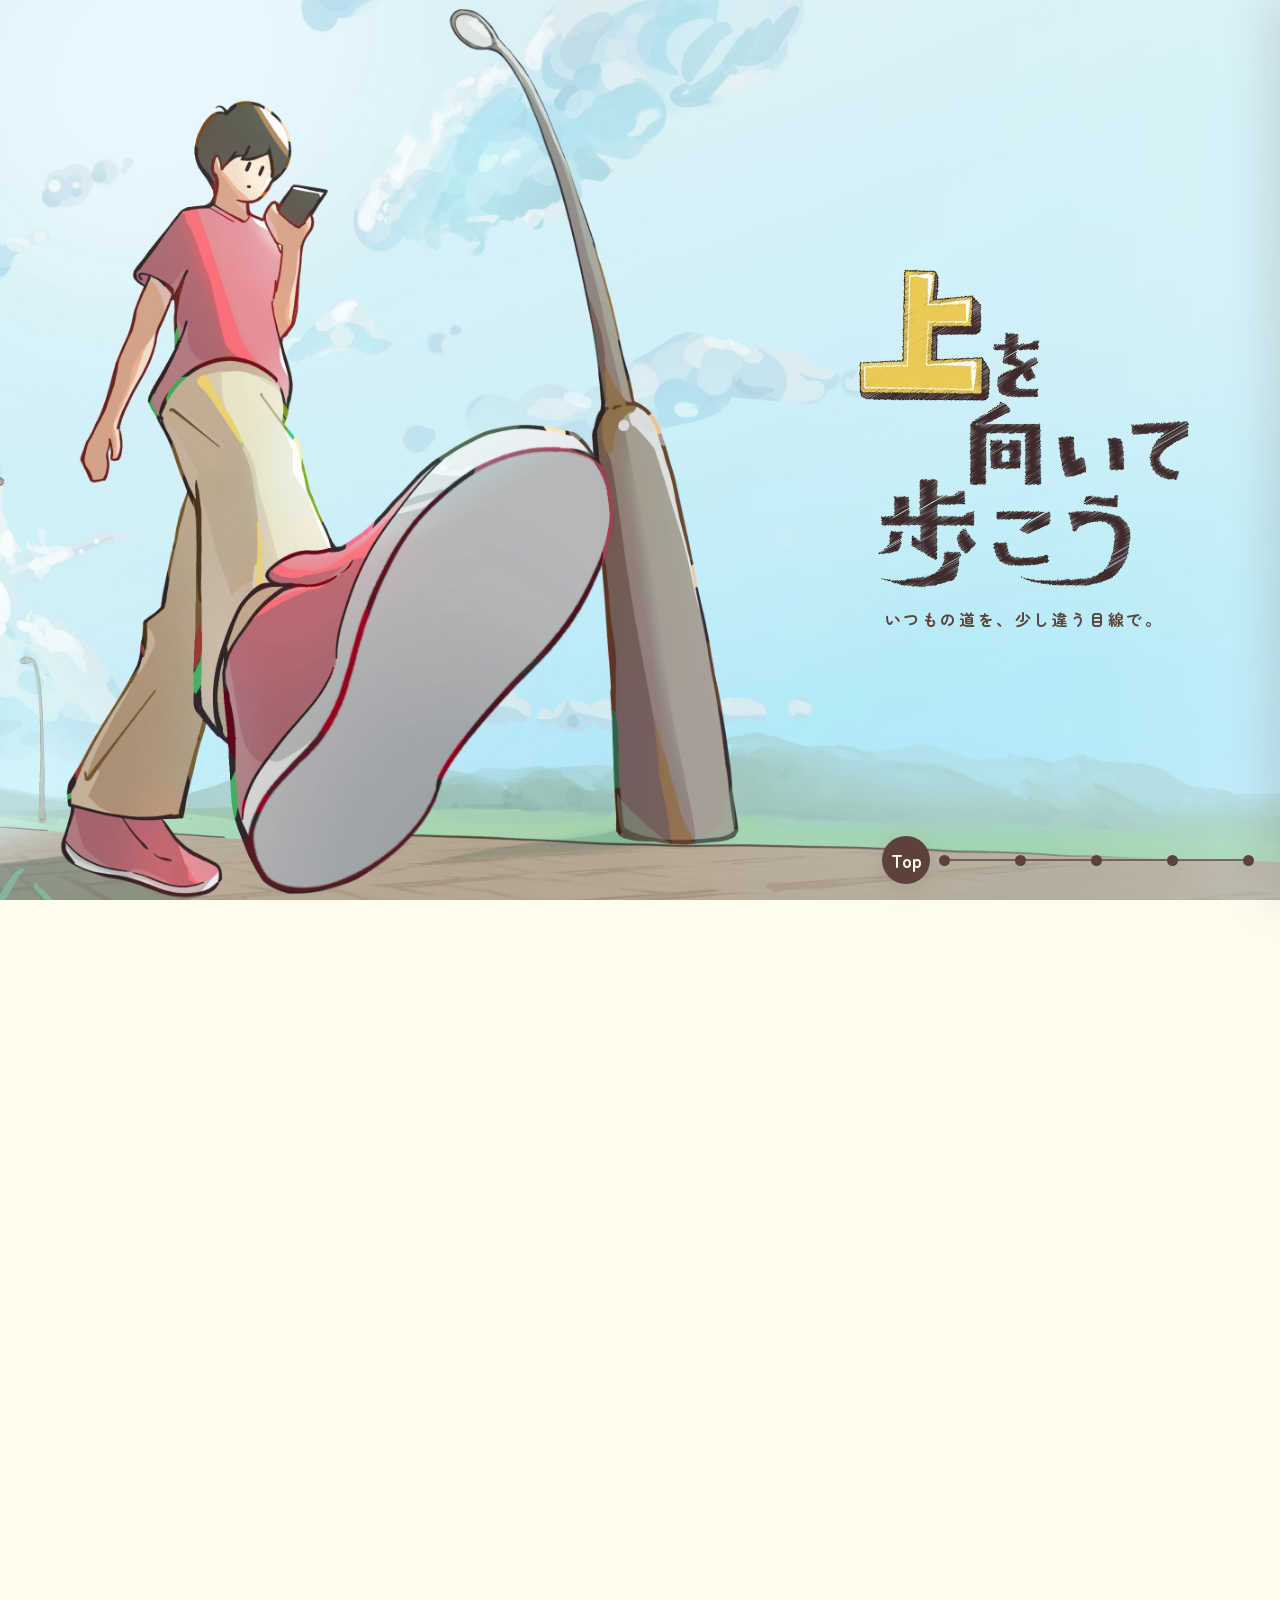
==== docs/index.html @ e9b2936c "Add files via upload" ====
<!doctype html>
<html lang="ja">
  <head>
    <meta charset="UTF-8" />
    <meta name="viewport" content="width=device-width, initial-scale=1" />
    <meta name="description" content="街灯を探しながら、少しだけ上を向いて歩く横スクロールサイト。" />
    <title>上を向いて歩こう</title>
    <link rel="icon" href="img/top/logo.webp" />
    <link rel="preconnect" href="https://fonts.googleapis.com" />
    <link rel="preconnect" href="https://fonts.gstatic.com" crossorigin />
    <link href="https://fonts.googleapis.com/css2?family=Zen+Kaku+Gothic+New:wght@500;700;900&family=Zen+Maru+Gothic:wght@500;700&display=swap" rel="stylesheet" />
    <link rel="stylesheet" href="styles.css" />
    <script src="script.js" defer></script>
  </head>
  <body id="page-top">
    <section class="opening" aria-labelledby="opening-title">
      <div class="opening__sticky">
        <img class="opening__image" src="img/top/top_01.webp" alt="街灯のそばを歩きながらスマートフォンを見る人" />
        <div class="opening__copy">
          <img id="opening-title" src="img/top/logo.webp" alt="上を向いて歩こう" />
          <p>いつもの道を、少し違う目線で。</p>
        </div>
      </div>
    </section>

    <main class="horizontal" aria-label="街灯をめぐる横スクロールコンテンツ">
      <div class="horizontal__sticky">
        <a class="walking-logo" href="#page-top" aria-label="トップ画面へ戻る">
          <img src="img/top/logo.webp" alt="上を向いて歩こう" />
        </a>

        <div class="track" id="track">
          <section class="journey">
            <div class="sky"></div><div class="ground"></div>
            <img class="cloud cloud--1" src="img/top/cloud.webp" alt="" />
            <img class="cloud cloud--2" src="img/top/cloud.webp" alt="" />
            <img class="cloud cloud--3" src="img/top/cloud.webp" alt="" />
            <img class="cloud cloud--4" src="img/top/cloud.webp" alt="" />
            <img class="cloud cloud--5" src="img/top/cloud.webp" alt="" />
            <img class="cloud cloud--6" src="img/top/cloud.webp" alt="" />
            <img class="cloud cloud--7" src="img/top/cloud.webp" alt="" />
            <img class="cloud cloud--8" src="img/top/cloud.webp" alt="" />
            <img class="cloud cloud--9" src="img/top/cloud.webp" alt="" />
            <img class="cloud cloud--10" src="img/top/cloud.webp" alt="" />
            <img class="cloud cloud--11" src="img/top/cloud.webp" alt="" />
            <img class="cloud cloud--12" src="img/top/cloud.webp" alt="" />
            <img class="cloud cloud--13" src="img/top/cloud.webp" alt="" />

            <section class="scene scene--intro">
              <p>普段、スマホばかり見ながら歩いていませんか？<br />少しだけ視線を上げてみると、いつもの道にも意外な発見があります。</p>
              <p>そのひとつが「街灯」。<br />丸いものや細長いもの、レトロなものなど、一つひとつ違った表情をしています。</p>
              <p>今日は少しだけ、上を向いて歩いてみませんか？</p>
            </section>

            <div class="streetlight-stage streetlight-stage--1" aria-hidden="true">
              <img class="stage-building stage-building--main" src="img/walking/streetlight_01/building.webp" alt="" />
              <img class="stage-shop stage-shop--1" src="img/walking/streetlight_01/shop_01.webp" alt="" />
              <img class="stage-shop stage-shop--2" src="img/walking/streetlight_01/shop_02.webp" alt="" />
              <img class="stage-sign stage-sign--1" src="img/walking/streetlight_01/sign_01.webp" alt="" />
              <img class="stage-sign stage-sign--2" src="img/walking/streetlight_01/sign_02.webp" alt="" />
              <img class="stage-sign stage-sign--3" src="img/walking/streetlight_01/sign_01.webp" alt="" />
              <img class="stage-sign stage-sign--4" src="img/walking/streetlight_01/sign_02.webp" alt="" />
              <img class="stage-cone stage-cone--1" src="img/walking/streetlight_01/colorcone_01.webp" alt="" />
              <img class="stage-cone stage-cone--2" src="img/walking/streetlight_01/colorcone_01.webp" alt="" />
            </div>

            <div class="streetlight-stage streetlight-stage--2" aria-hidden="true">
              <img class="stage-02-layer stage-02-building" src="img/walking/streetlight_02/building.webp" alt="" />
              <img class="stage-02-layer stage-02-redgate" src="img/walking/streetlight_02/redgate.webp" alt="" />
              <img class="stage-02-layer stage-02-tree-01" src="img/walking/streetlight_02/tree_01.webp" alt="" />
              <img class="stage-02-layer stage-02-tree-02" src="img/walking/streetlight_02/tree_02.webp" alt="" />
              <img class="stage-02-layer stage-02-pole" src="img/walking/streetlight_02/pole_01.webp" alt="" />
              <img class="stage-02-layer stage-02-clock" src="img/walking/streetlight_02/clock.webp" alt="" />
              <img class="stage-02-layer stage-02-cone" src="img/walking/streetlight_02/cone_01.webp" alt="" />
            </div>

            <div class="streetlight-stage streetlight-stage--3" aria-hidden="true">
              <img class="stage-03-layer stage-03-guardrail" src="img/walking/streetlight_03/guardrail.webp" alt="" />
              <img class="stage-03-layer stage-03-tree-01" src="img/walking/streetlight_03/tree_01.webp" alt="" />
              <img class="stage-03-layer stage-03-tree-02" src="img/walking/streetlight_03/tree_02.webp" alt="" />
              <img class="stage-03-layer stage-03-call" src="img/walking/streetlight_03/call.webp" alt="" />
            </div>

            <div class="streetlight-stage streetlight-stage--4" aria-hidden="true">
              <img class="stage-04-layer stage-04-torii" src="img/walking/streetlight_04/torii.webp" alt="" />
              <img class="stage-04-layer stage-04-tree" src="img/walking/streetlight_04/tree.webp" alt="" />
              <img class="stage-04-layer stage-04-bicycle-01" src="img/walking/streetlight_04/bicycle_01.webp" alt="" />
              <img class="stage-04-layer stage-04-bicycle-02" src="img/walking/streetlight_04/bicycle_02.webp" alt="" />
            </div>

            <div class="streetlight-stage streetlight-stage--5" aria-hidden="true">
              <img class="stage-05-layer stage-05-building-01" src="img/walking/streetlight_05/building_01.webp" alt="" />
              <img class="stage-05-layer stage-05-building-02" src="img/walking/streetlight_05/building_02.webp" alt="" />
              <img class="stage-05-layer stage-05-building-03" src="img/walking/streetlight_05/building_03.webp" alt="" />
              <img class="stage-05-layer stage-05-signboard" src="img/walking/streetlight_05/signboard.webp" alt="" />
              <img class="stage-05-layer stage-05-bicycle-01" src="img/walking/streetlight_05/bicycle_01.webp" alt="" />
              <img class="stage-05-layer stage-05-bicycle-02" src="img/walking/streetlight_05/bicycle_02.webp" alt="" />
            </div>

            <section class="scene scene--finish">
              <p>ここまでご覧いただき、ありがとうございました。<br />街灯には、それぞれ違った形や雰囲気があり、街の景色をさりげなく彩っています。</p>
              <p>このサイトをきっかけに、歩くときに少しだけ上を向く習慣が生まれたら嬉しいです。</p>
            </section>
          </section>
        </div>

        <a class="lamp lamp--1" href="detail/streetlight_01/streetlight_01.html" aria-label="街灯1の詳細を見る">
          <img class="lamp__image lamp__image--off" src="img/walking/streetlight_01/streetlight_01.webp" alt="" />
          <img class="lamp__image lamp__image--on" src="img/walking/streetlight_01/streetlight_glow_01.webp" alt="" />
        </a>

        <div class="lamp lamp--2" data-focus-x="0.29" data-alpha-hit data-hit-padding="30" aria-hidden="true">
          <img class="lamp__image lamp__image--off" src="img/walking/streetlight_02/streetlight_02.webp" alt="" />
          <img class="lamp__image lamp__image--on" src="img/walking/streetlight_02/streetlight_glow_02.webp" alt="" />
        </div>

        <div class="lamp lamp--3" data-focus-x="0.33" data-alpha-hit data-hit-padding="30" aria-hidden="true">
          <img class="lamp__image lamp__image--off" src="img/walking/streetlight_03/streetlight_03.webp" alt="" />
          <img class="lamp__image lamp__image--on" src="img/walking/streetlight_03/streetlight_glow_03.webp" alt="" />
        </div>

        <div class="lamp lamp--4" data-focus-x="0.56" data-alpha-hit data-hit-padding="30" aria-hidden="true">
          <img class="lamp__image lamp__image--off" src="img/walking/streetlight_04/streetlight_04.webp" alt="" />
          <img class="lamp__image lamp__image--on" src="img/walking/streetlight_04/streetlight_glow_04.webp" alt="" />
        </div>

        <div class="lamp lamp--5" data-focus-x="0.56" data-alpha-hit data-hit-padding="30" aria-hidden="true">
          <img class="lamp__image lamp__image--off" src="img/walking/streetlight_05/streetlight_05.webp" alt="" />
          <img class="lamp__image lamp__image--on" src="img/walking/streetlight_05/streetlight_glow_05.webp" alt="" />
        </div>

        <div class="walker" id="walker" aria-hidden="true">
          <img class="walker__pose walker__pose--phone walker__pose--1" src="img/walking/walking_phone_01.webp" alt="" />
          <img class="walker__pose walker__pose--phone walker__pose--2" src="img/walking/walking_phone_02.webp" alt="" />
          <img class="walker__pose walker__pose--front walker__pose--1" src="img/walking/walking_front_01.webp" alt="" />
          <img class="walker__pose walker__pose--front walker__pose--2" src="img/walking/walking_front_02.webp" alt="" />
          <img class="walker__pose walker__pose--up walker__pose--1" src="img/walking/walking_up_01.webp" alt="" />
          <img class="walker__pose walker__pose--up walker__pose--2" src="img/walking/walking_up_02.webp" alt="" />
        </div>
      </div>
    </main>

    <nav class="corner-nav" aria-label="ページ内ナビゲーション">
      <button class="corner-nav__top" type="button" id="topButton">Top</button>
      <span class="corner-nav__line">
        <button class="corner-nav__dot" type="button" data-lamp-index="1" aria-label="街灯1へ移動"></button>
        <button class="corner-nav__dot" type="button" data-lamp-index="2" aria-label="街灯2へ移動"></button>
        <button class="corner-nav__dot" type="button" data-lamp-index="3" aria-label="街灯3へ移動"></button>
        <button class="corner-nav__dot" type="button" data-lamp-index="4" aria-label="街灯4へ移動"></button>
        <button class="corner-nav__dot" type="button" data-lamp-index="5" aria-label="街灯5へ移動"></button>
      </span>
    </nav>
  </body>
</html>
---- docs/styles.css ----
:root {
  --sky: #88e4df;
  --ground: #fffcee;
  --ink: #5d423c;
  --panel-x: 100vw;
  --track-x: 0px;
  --walker-bob: 0px;
}

* {
  box-sizing: border-box;
}

html {
  background: var(--ground);
  scroll-behavior: smooth;
}

body {
  margin: 0;
  color: var(--ink);
  font-family: "Zen Kaku Gothic New", sans-serif;
  overscroll-behavior: none;
}

img {
  display: block;
}

/* ------------------------------
   トップ画面
------------------------------ */

.opening {
  position: fixed;
  z-index: 1;
  inset: 0;
  height: 100vh;
}

.opening__sticky {
  position: relative;
  height: 100vh;
  min-height: 560px;
  overflow: hidden;
  background: #dff4f8;
}

.opening__image {
  width: 100%;
  height: 100%;
  object-fit: cover;
  object-position: center;
}

.opening__sticky::after {
  position: absolute;
  inset: 0;
  background: linear-gradient(
    90deg,
    transparent 48%,
    rgba(222, 246, 249, 0.12) 65%,
    rgba(222, 246, 249, 0.3)
  );
  content: "";
  pointer-events: none;
}

.opening__copy {
  position: absolute;
  z-index: 2;
  top: 50%;
  right: clamp(34px, 7vw, 120px);
  width: min(26vw, 390px);
  text-align: center;
  transform: translateY(-50%);
}

.opening__copy p {
  margin: 1.2em 0 0;
  font-family: "Zen Maru Gothic", sans-serif;
  font-size: clamp(14px, 1.25vw, 19px);
  font-weight: 700;
  letter-spacing: 0.16em;
}

.opening__copy img {
  width: 100%;
  mix-blend-mode: multiply;
}

/* ------------------------------
   右から現れる横スクロール画面
------------------------------ */

.horizontal {
  position: relative;
  z-index: 10;
  height: 900vh;
}

.horizontal__sticky {
  position: sticky;
  top: 0;
  height: 100vh;
  min-height: 560px;
  overflow: hidden;
  background: var(--sky);
  box-shadow: -14px 0 40px rgba(93, 66, 60, 0.14);
  transform: translate3d(var(--panel-x), 0, 0);
  will-change: transform;
}

.walking-logo {
  position: absolute;
  z-index: 60;
  top: 24px;
  left: 28px;
  width: clamp(120px, 12vw, 190px);
  border-radius: 4px;
  transition: opacity 180ms ease;
}

.walking-logo:hover {
  opacity: 0.72;
}

.walking-logo:focus-visible {
  outline: 3px solid var(--ground);
  outline-offset: 5px;
}

.walking-logo img {
  width: 100%;
  height: auto;
}

.track {
  position: absolute;
  inset: 0 auto 0 0;
  width: max-content;
  transform: translate3d(var(--track-x), 0, 0);
  will-change: transform;
}

.journey {
  position: relative;
  width: 1510vh;
  min-width: 12200px;
  height: 100vh;
  min-height: 560px;
  overflow: hidden;
}

.sky,
.ground {
  position: absolute;
  inset-inline: 0;
}

.sky {
  top: 0;
  height: 80%;
  background: var(--sky);
}

.ground {
  bottom: 0;
  height: 20%;
  background: var(--ground);
}

/* ------------------------------
   雲
------------------------------ */

.cloud {
  position: absolute;
  z-index: 1;
  width: 18vh;
  height: auto;
  object-fit: contain;
}

.cloud--1 {
  top: 17vh;
  left: 15vh;
}

.cloud--2 {
  top: 9vh;
  left: 122vh;
  transform: scale(0.72);
}

.cloud--3 {
  top: 18vh;
  left: 258vh;
  transform: scale(0.66);
}

.cloud--4 {
  top: 11vh;
  left: 394vh;
  transform: scale(0.76);
}

.cloud--5 {
  top: 15vh;
  left: 462vh;
  transform: scale(0.64);
}

.cloud--6 {
  top: 10vh;
  left: 525vh;
  transform: scale(0.82);
}

.cloud--7 {
  top: 17vh;
  left: 650vh;
  transform: scale(0.7);
}

.cloud--8 {
  top: 9vh;
  left: 770vh;
  transform: scale(0.84);
}

.cloud--9 {
  top: 16vh;
  left: 900vh;
  transform: scale(0.68);
}

.cloud--10 {
  top: 10vh;
  left: 1050vh;
  transform: scale(0.8);
}

.cloud--11 {
  top: 17vh;
  left: 1165vh;
  transform: scale(0.68);
}

.cloud--12 {
  top: 9vh;
  left: 1280vh;
  transform: scale(0.82);
}

.cloud--13 {
  top: 16vh;
  left: 1390vh;
  transform: scale(0.72);
}

/* ------------------------------
   テキスト
------------------------------ */

.scene {
  position: absolute;
  z-index: 30;
}

.scene--intro {
  top: 30vh;
  left: 64vw;
  width: min(34vw, 66vh);
  font-size: clamp(13px, 1.58vh, 17px);
  font-weight: 900;
  line-height: 2;
}

.scene--intro p + p,
.scene--finish p + p {
  margin-top: 1.35em;
}

.scene--finish {
  top: 31vh;
  left: 1430vh;
  width: 53vh;
  font-size: clamp(13px, 1.9vh, 20px);
  font-weight: 900;
  line-height: 2;
}

/* ------------------------------
   1個目の街灯まわり
------------------------------ */

.streetlight-stage {
  position: absolute;
  z-index: 12;
  bottom: 18vh;
  left: 287vh;
  width: 118vh;
  height: 66vh;
  pointer-events: none;
}

.streetlight-stage img {
  position: absolute;
  bottom: 0;
  width: auto;
  object-fit: contain;
}

.stage-building {
  z-index: 1;
  bottom: 2vh !important;
  width: 160vh !important;
  height: auto;
}

.stage-building--main {
  left: calc(10vh - 42px);
}

.stage-shop {
  z-index: 2;
  height: 53vh;
}

.stage-shop--1 {
  left: 27vh;
}

.stage-shop--2 {
  left: 55vh;
  height: 55vh;
}

.stage-sign {
  z-index: 3;
  height: 37vh;
}

.stage-sign--1 {
  left: calc(10vh - 24px);
}

.stage-sign--2 {
  left: calc(20vh - 24px);
  height: 41vh;
}

.stage-sign--3 {
  right: 13vh;
}

.stage-sign--4 {
  right: 2vh;
  height: 40vh;
}

.stage-cone {
  z-index: 4;
  height: 8vh;
}

.stage-cone--1 {
  left: 23vh;
}

.stage-cone--2 {
  right: 22vh;
}

/* ------------------------------
   2個目の街灯まわり
------------------------------ */

.streetlight-stage--2 {
  bottom: 45px;
  left: calc(410vh + 240px);
  width: 200vh;
  height: 100vh;
}

.streetlight-stage--2 .stage-02-layer {
  inset: 0;
  width: 100%;
  height: 100%;
  object-fit: contain;
}

.stage-02-building {
  z-index: 1;
}

.stage-02-redgate {
  z-index: 2;
}

.stage-02-tree-01,
.stage-02-tree-02 {
  z-index: 3;
}

.stage-02-pole {
  z-index: 4;
}

.stage-02-clock {
  z-index: 5;
}

.stage-02-cone {
  z-index: 6;
}

/* ------------------------------
   3個目の街灯まわり
------------------------------ */

.streetlight-stage--3 {
  bottom: 45px;
  left: calc(610vh + 480px);
  width: 200vh;
  height: 100vh;
}

.streetlight-stage--3 .stage-03-layer {
  inset: 0;
  width: 100%;
  height: 100%;
  object-fit: contain;
}

.stage-03-guardrail {
  z-index: 1;
}

.stage-03-tree-01,
.stage-03-tree-02 {
  z-index: 2;
}

.stage-03-call {
  z-index: 3;
}

/* ------------------------------
   4・5個目の街灯まわり
------------------------------ */

.streetlight-stage--4,
.streetlight-stage--5 {
  bottom: 45px;
  width: 200vh;
  height: 100vh;
}

.streetlight-stage--4 {
  left: calc(810vh + 720px);
}

.streetlight-stage--5 {
  left: calc(1010vh + 960px);
}

.streetlight-stage--4 .stage-04-layer,
.streetlight-stage--5 .stage-05-layer {
  inset: 0;
  width: 100%;
  height: 100%;
  object-fit: contain;
}

.stage-04-torii,
.stage-05-building-01 {
  z-index: 1;
}

.stage-04-tree,
.stage-05-building-02 {
  z-index: 2;
}

.stage-04-bicycle-01,
.stage-05-building-03 {
  z-index: 3;
}

.stage-04-bicycle-02,
.stage-05-signboard {
  z-index: 4;
}

.stage-05-bicycle-01 {
  z-index: 5;
}

.stage-05-bicycle-02 {
  z-index: 6;
}

/* ------------------------------
   街灯
------------------------------ */

.lamp {
  position: absolute;
  z-index: 20;
  bottom: 18vh;
  height: 62vh;
  aspect-ratio: 528 / 1390;
  cursor: pointer;
  text-decoration: none;
}

.lamp img {
  position: absolute;
  z-index: 1;
  inset: 0;
  display: block;
  width: 100%;
  height: 100%;
  object-fit: contain;
  object-position: center bottom;
  transition: opacity 0.3s ease;
}

.lamp__image--on {
  z-index: 2 !important;
  opacity: 0;
  transform: translateX(15px);
}

.lamp:focus-visible {
  outline: none;
}

.lamp:hover .lamp__image--off,
.lamp:focus-visible .lamp__image--off,
.lamp.is-alpha-hovered .lamp__image--off {
  opacity: 0;
}

.lamp:hover .lamp__image--on,
.lamp:focus-visible .lamp__image--on,
.lamp.is-alpha-hovered .lamp__image--on {
  opacity: 1;
}

.lamp--1 {
  z-index: 45;
  bottom: calc(18vh - 92px);
  left: calc(337vh - 35px);
  height: 88vh;
  transform: translate3d(var(--track-x), 0, 0);
  will-change: transform;
}

.lamp--2 {
  z-index: 45;
  bottom: -30px;
  left: calc(410vh + 240px);
  width: 200vh;
  height: 100vh;
  aspect-ratio: 2 / 1;
  pointer-events: none;
  cursor: default;
  transform: translate3d(var(--track-x), 0, 0);
  will-change: transform;
}

.lamp--2 .lamp__image--on {
  transform: none;
}

.lamp--3 {
  z-index: 45;
  bottom: -30px;
  left: calc(610vh + 420px);
  width: 200vh;
  height: 100vh;
  aspect-ratio: 2 / 1;
  pointer-events: none;
  cursor: default;
  transform: translate3d(var(--track-x), 0, 0);
  will-change: transform;
}

.lamp--3 .lamp__image {
  transform: scale(1.15);
  transform-origin: 33% bottom;
}

.lamp--4,
.lamp--5 {
  z-index: 45;
  bottom: -30px;
  width: 200vh;
  height: 100vh;
  aspect-ratio: 2 / 1;
  pointer-events: none;
  cursor: default;
  transform: translate3d(var(--track-x), 0, 0);
  will-change: transform;
}

.lamp--4 {
  left: calc(810vh + 720px);
}

.lamp--5 {
  left: calc(1010vh + 960px);
}

.lamp--4 .lamp__image--on,
.lamp--5 .lamp__image--on {
  transform: none;
}

/* ------------------------------
   歩く人物
------------------------------ */

.walker {
  position: absolute;
  z-index: 40;
  pointer-events: none;
  left: clamp(70px, 19vw, 300px);
  bottom: 13vh;
  width: clamp(165px, 26vh, 270px);
  height: 41vh;
  filter: drop-shadow(0 10px 8px rgba(93, 66, 60, 0.12));
  pointer-events: none;
  transform: translateY(var(--walker-bob));
}

.walker__pose {
  position: absolute;
  inset: 0;
  display: none;
  width: 100%;
  height: 100%;
  object-fit: contain;
  object-position: center bottom;
  transform: translateY(4%);
}

.walker.is-walking-backward .walker__pose {
  transform: translateY(4%) scaleX(-1);
}

.walker:not(.has-passed-intro):not(.is-looking-up)
  .walker__pose--phone.walker__pose--1 {
  display: block;
}

.walker:not(.has-passed-intro):not(.is-looking-up).is-step-two
  .walker__pose--phone.walker__pose--1 {
  display: none;
}

.walker:not(.has-passed-intro):not(.is-looking-up).is-step-two
  .walker__pose--phone.walker__pose--2 {
  display: block;
}

.walker.has-passed-intro:not(.is-looking-up)
  .walker__pose--front.walker__pose--1 {
  display: block;
}

.walker.has-passed-intro:not(.is-looking-up).is-step-two
  .walker__pose--front.walker__pose--1 {
  display: none;
}

.walker.has-passed-intro:not(.is-looking-up).is-step-two
  .walker__pose--front.walker__pose--2 {
  display: block;
}

.walker.is-looking-up .walker__pose--up.walker__pose--1 {
  display: block;
}

.walker.is-looking-up.is-step-two .walker__pose--up.walker__pose--1 {
  display: none;
}

.walker.is-looking-up.is-step-two .walker__pose--up.walker__pose--2 {
  display: block;
}

/* ------------------------------
   右下のナビゲーション
------------------------------ */

.corner-nav {
  position: fixed;
  z-index: 4000;
  right: 18px;
  bottom: 16px;
  display: flex;
  align-items: center;
  width: min(36vw, 380px);
  filter: drop-shadow(0 5px 9px rgba(93, 66, 60, 0.14));
}

.corner-nav__top {
  flex: 0 0 48px;
  width: 48px;
  height: 48px;
  border: 0;
  border-radius: 50%;
  color: var(--ground);
  background: var(--ink);
  font-family: "Zen Maru Gothic", sans-serif;
  font-size: 18px;
  font-weight: 700;
  cursor: pointer;
}

.corner-nav__line {
  position: relative;
  display: flex;
  flex: 1;
  height: 32px;
  align-items: center;
  justify-content: space-between;
}

.corner-nav__line::before {
  position: absolute;
  z-index: -1;
  top: 50%;
  right: 14px;
  left: 14px;
  height: 2px;
  background: rgba(93, 66, 60, 0.72);
  content: "";
  transform: translateY(-50%);
}

.corner-nav__dot {
  display: grid;
  flex: 0 0 28px;
  width: 28px;
  height: 28px;
  padding: 0;
  place-content: center;
  border: 0;
  border-radius: 50%;
  background: transparent;
  cursor: pointer;
}

.corner-nav__dot::before {
  display: block;
  width: 11px;
  height: 11px;
  border-radius: 50%;
  background: var(--ink);
  content: "";
  transition: transform 160ms ease;
}

.corner-nav__dot:hover::before,
.corner-nav__dot:focus-visible::before {
  transform: scale(1.55);
}

.corner-nav__dot:focus-visible,
.corner-nav__top:focus-visible {
  outline: 3px solid var(--ground);
  outline-offset: 2px;
}

/* ------------------------------
   スマートフォン表示
------------------------------ */

@media (max-width: 720px) {
  .opening__image {
    object-position: 46% center;
  }

  .opening__sticky::after {
    background: linear-gradient(
      0deg,
      rgba(222, 246, 249, 0.5),
      transparent 55%
    );
  }

  .opening__copy {
    top: auto;
    right: 7vw;
    bottom: 10vh;
    width: 49vw;
    transform: none;
  }

  .opening__copy p {
    font-size: 12px;
    letter-spacing: 0.1em;
  }

  .walker {
    left: 3vw;
    bottom: 16vh;
    width: 18vh;
    height: 31vh;
  }

  .walking-logo {
    top: 16px;
    left: 16px;
    width: 108px;
  }

  .corner-nav {
    right: 10px;
    bottom: 10px;
    width: min(78vw, 350px);
  }

  .corner-nav__top {
    flex-basis: 42px;
    width: 42px;
    height: 42px;
    font-size: 16px;
  }

  .corner-nav__dot {
    flex-basis: 24px;
    width: 24px;
    height: 24px;
  }
}

/* OSで動きを減らす設定が有効な場合 */
@media (prefers-reduced-motion: reduce) {
  html {
    scroll-behavior: auto;
  }
}
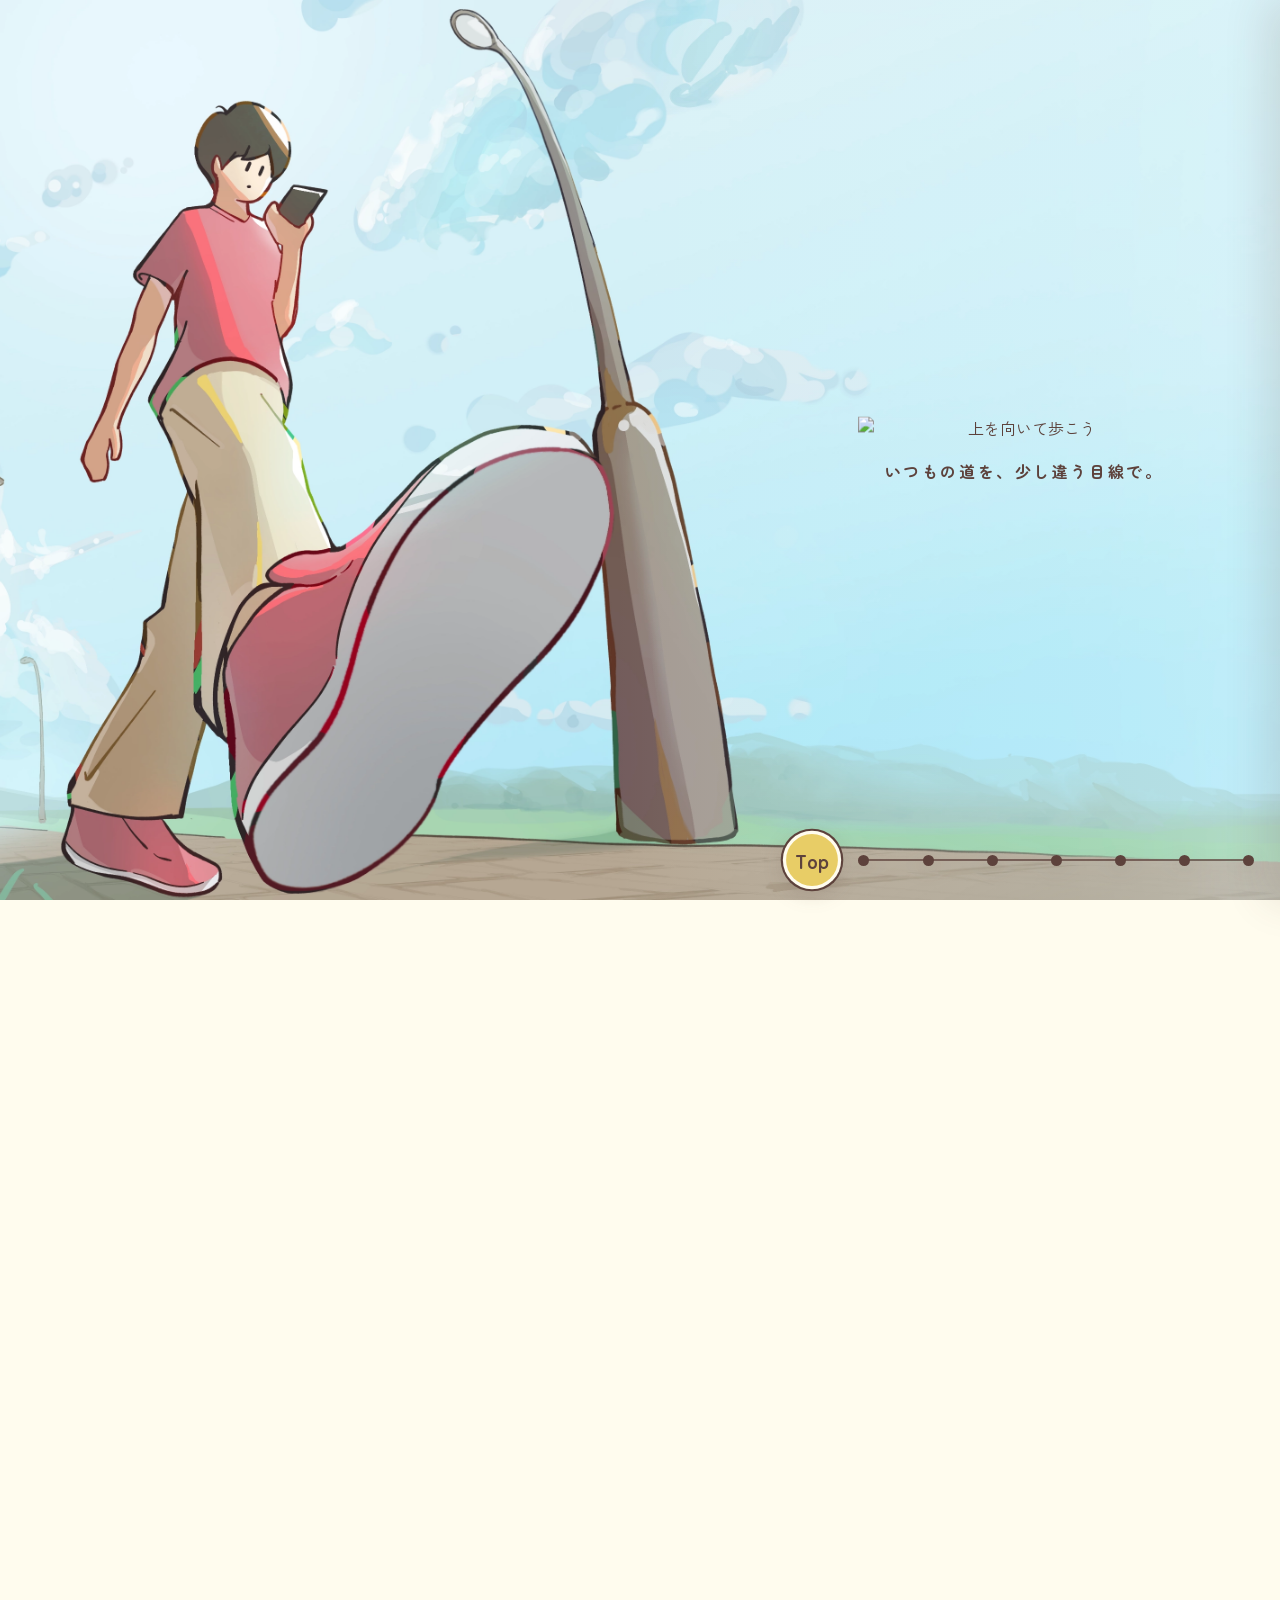
==== commit ed2f964f: "Add files via upload" ====
--- a/docs/index.html
+++ b/docs/index.html
@@ -5,7 +5,7 @@
     <meta name="viewport" content="width=device-width, initial-scale=1" />
     <meta name="description" content="街灯を探しながら、少しだけ上を向いて歩く横スクロールサイト。" />
     <title>上を向いて歩こう</title>
-    <link rel="icon" href="img/top/logo.webp" />
+    <link rel="icon" href="img/logo/icon-top.webp" />
     <link rel="preconnect" href="https://fonts.googleapis.com" />
     <link rel="preconnect" href="https://fonts.gstatic.com" crossorigin />
     <link href="https://fonts.googleapis.com/css2?family=Zen+Kaku+Gothic+New:wght@500;700;900&family=Zen+Maru+Gothic:wght@500;700&display=swap" rel="stylesheet" />
@@ -17,7 +17,7 @@
       <div class="opening__sticky">
         <img class="opening__image" src="img/top/top_01.webp" alt="街灯のそばを歩きながらスマートフォンを見る人" />
         <div class="opening__copy">
-          <img id="opening-title" src="img/top/logo.webp" alt="上を向いて歩こう" />
+          <img id="opening-title" src="img/logo/icon-top.webp" alt="上を向いて歩こう" />
           <p>いつもの道を、少し違う目線で。</p>
         </div>
       </div>
@@ -26,128 +26,171 @@
     <main class="horizontal" aria-label="街灯をめぐる横スクロールコンテンツ">
       <div class="horizontal__sticky">
         <a class="walking-logo" href="#page-top" aria-label="トップ画面へ戻る">
-          <img src="img/top/logo.webp" alt="上を向いて歩こう" />
+          <img src="img/logo/icon-top.webp" alt="上を向いて歩こう" />
         </a>
 
         <div class="track" id="track">
           <section class="journey">
             <div class="sky"></div><div class="ground"></div>
-            <img class="cloud cloud--1" src="img/top/cloud.webp" alt="" />
-            <img class="cloud cloud--2" src="img/top/cloud.webp" alt="" />
-            <img class="cloud cloud--3" src="img/top/cloud.webp" alt="" />
-            <img class="cloud cloud--4" src="img/top/cloud.webp" alt="" />
-            <img class="cloud cloud--5" src="img/top/cloud.webp" alt="" />
-            <img class="cloud cloud--6" src="img/top/cloud.webp" alt="" />
-            <img class="cloud cloud--7" src="img/top/cloud.webp" alt="" />
-            <img class="cloud cloud--8" src="img/top/cloud.webp" alt="" />
-            <img class="cloud cloud--9" src="img/top/cloud.webp" alt="" />
-            <img class="cloud cloud--10" src="img/top/cloud.webp" alt="" />
-            <img class="cloud cloud--11" src="img/top/cloud.webp" alt="" />
-            <img class="cloud cloud--12" src="img/top/cloud.webp" alt="" />
-            <img class="cloud cloud--13" src="img/top/cloud.webp" alt="" />
+            <div class="building-repeat" aria-hidden="true"></div>
+            <img class="cloud cloud--1" src="img/top/cloud_01.webp" alt="" />
+            <img class="cloud cloud--2" src="img/top/cloud_02.webp" alt="" />
+            <img class="cloud cloud--3" src="img/top/cloud_03.webp" alt="" />
+            <img class="cloud cloud--4" src="img/top/cloud_04.webp" alt="" />
+            <img class="cloud cloud--5" src="img/top/cloud_02.webp" alt="" />
+            <img class="cloud cloud--6" src="img/top/cloud_01.webp" alt="" />
+            <img class="cloud cloud--7" src="img/top/cloud_04.webp" alt="" />
+            <img class="cloud cloud--8" src="img/top/cloud_03.webp" alt="" />
+            <img class="cloud cloud--9" src="img/top/cloud_01.webp" alt="" />
+            <img class="cloud cloud--10" src="img/top/cloud_02.webp" alt="" />
+            <img class="cloud cloud--11" src="img/top/cloud_04.webp" alt="" />
+            <img class="cloud cloud--12" src="img/top/cloud_03.webp" alt="" />
+            <img class="cloud cloud--13" src="img/top/cloud_02.webp" alt="" />
+            <img class="cloud cloud--14" src="img/top/cloud_01.webp" alt="" />
+            <img class="cloud cloud--15" src="img/top/cloud_03.webp" alt="" />
+            <img class="cloud cloud--16" src="img/top/cloud_04.webp" alt="" />
+            <img class="cloud cloud--17" src="img/top/cloud_01.webp" alt="" />
 
             <section class="scene scene--intro">
-              <p>普段、スマホばかり見ながら歩いていませんか？<br />少しだけ視線を上げてみると、いつもの道にも意外な発見があります。</p>
-              <p>そのひとつが「街灯」。<br />丸いものや細長いもの、レトロなものなど、一つひとつ違った表情をしています。</p>
-              <p>今日は少しだけ、上を向いて歩いてみませんか？</p>
+              <p>普段、スマホばかり見ながら歩いていませんか？<br />少しだけ視線を上げてみると、いつもの道にも意外な発見があります。<br />そのひとつが「街灯」。<br />よく見ると、丸いものや細長いもの、レトロなものなど、<br />一つひとつ違った表情をしています。<br />このサイトでは、そんな個性あふれる街灯たちを集めました。<br />今日は少しだけ、上を向いて歩いてみましょう！</p>
             </section>
 
             <div class="streetlight-stage streetlight-stage--1" aria-hidden="true">
-              <img class="stage-building stage-building--main" src="img/walking/streetlight_01/building.webp" alt="" />
-              <img class="stage-shop stage-shop--1" src="img/walking/streetlight_01/shop_01.webp" alt="" />
-              <img class="stage-shop stage-shop--2" src="img/walking/streetlight_01/shop_02.webp" alt="" />
-              <img class="stage-sign stage-sign--1" src="img/walking/streetlight_01/sign_01.webp" alt="" />
-              <img class="stage-sign stage-sign--2" src="img/walking/streetlight_01/sign_02.webp" alt="" />
-              <img class="stage-sign stage-sign--3" src="img/walking/streetlight_01/sign_01.webp" alt="" />
-              <img class="stage-sign stage-sign--4" src="img/walking/streetlight_01/sign_02.webp" alt="" />
-              <img class="stage-cone stage-cone--1" src="img/walking/streetlight_01/colorcone_01.webp" alt="" />
-              <img class="stage-cone stage-cone--2" src="img/walking/streetlight_01/colorcone_01.webp" alt="" />
+              <img class="stage-shop stage-shop--1" src="img/streetlight/streetlight_01/shop_01.webp" alt="" />
+              <img class="stage-shop stage-shop--2" src="img/streetlight/streetlight_01/shop_02.webp" alt="" />
+              <img class="stage-sign stage-sign--1" src="img/streetlight/streetlight_01/sign_01.webp" alt="" />
+              <img class="stage-sign stage-sign--2" src="img/streetlight/streetlight_01/sign_02.webp" alt="" />
+              <img class="stage-sign stage-sign--3" src="img/streetlight/streetlight_01/sign_01.webp" alt="" />
+              <img class="stage-sign stage-sign--4" src="img/streetlight/streetlight_01/sign_02.webp" alt="" />
+              <img class="stage-cone stage-cone--1" src="img/streetlight/streetlight_01/colorcone_01.webp" alt="" />
+              <img class="stage-cone stage-cone--2" src="img/streetlight/streetlight_01/colorcone_01.webp" alt="" />
             </div>
 
             <div class="streetlight-stage streetlight-stage--2" aria-hidden="true">
-              <img class="stage-02-layer stage-02-building" src="img/walking/streetlight_02/building.webp" alt="" />
-              <img class="stage-02-layer stage-02-redgate" src="img/walking/streetlight_02/redgate.webp" alt="" />
-              <img class="stage-02-layer stage-02-tree-01" src="img/walking/streetlight_02/tree_01.webp" alt="" />
-              <img class="stage-02-layer stage-02-tree-02" src="img/walking/streetlight_02/tree_02.webp" alt="" />
-              <img class="stage-02-layer stage-02-pole" src="img/walking/streetlight_02/pole_01.webp" alt="" />
-              <img class="stage-02-layer stage-02-clock" src="img/walking/streetlight_02/clock.webp" alt="" />
-              <img class="stage-02-layer stage-02-cone" src="img/walking/streetlight_02/cone_01.webp" alt="" />
+              <img class="stage-02-layer stage-02-building" src="img/streetlight/streetlight_02/building.webp" alt="" />
+              <img class="stage-02-layer stage-02-redgate" src="img/streetlight/streetlight_02/redgate.webp" alt="" />
+              <img class="stage-02-layer stage-02-tree-01" src="img/streetlight/streetlight_02/tree_01.webp" alt="" />
+              <img class="stage-02-layer stage-02-tree-02" src="img/streetlight/streetlight_02/tree_02.webp" alt="" />
+              <img class="stage-02-layer stage-02-pole" src="img/streetlight/streetlight_02/pole_01.webp" alt="" />
+              <img class="stage-02-layer stage-02-clock" src="img/streetlight/streetlight_02/clock.webp" alt="" />
+              <img class="stage-02-layer stage-02-cone" src="img/streetlight/streetlight_02/cone_01.webp" alt="" />
             </div>
 
             <div class="streetlight-stage streetlight-stage--3" aria-hidden="true">
-              <img class="stage-03-layer stage-03-guardrail" src="img/walking/streetlight_03/guardrail.webp" alt="" />
-              <img class="stage-03-layer stage-03-tree-01" src="img/walking/streetlight_03/tree_01.webp" alt="" />
-              <img class="stage-03-layer stage-03-tree-02" src="img/walking/streetlight_03/tree_02.webp" alt="" />
-              <img class="stage-03-layer stage-03-call" src="img/walking/streetlight_03/call.webp" alt="" />
+              <img class="stage-03-layer stage-03-guardrail" src="img/streetlight/streetlight_03/guardrail.webp" alt="" />
+              <img class="stage-03-layer stage-03-tree-01" src="img/streetlight/streetlight_03/tree_01.webp" alt="" />
+              <img class="stage-03-layer stage-03-tree-02" src="img/streetlight/streetlight_03/tree_02.webp" alt="" />
+              <img class="stage-03-layer stage-03-call" src="img/streetlight/streetlight_03/call.webp" alt="" />
             </div>
 
             <div class="streetlight-stage streetlight-stage--4" aria-hidden="true">
-              <img class="stage-04-layer stage-04-torii" src="img/walking/streetlight_04/torii.webp" alt="" />
-              <img class="stage-04-layer stage-04-tree" src="img/walking/streetlight_04/tree.webp" alt="" />
-              <img class="stage-04-layer stage-04-bicycle-01" src="img/walking/streetlight_04/bicycle_01.webp" alt="" />
-              <img class="stage-04-layer stage-04-bicycle-02" src="img/walking/streetlight_04/bicycle_02.webp" alt="" />
+              <img class="stage-04-layer stage-04-torii" src="img/streetlight/streetlight_04/torii.webp" alt="" />
+              <img class="stage-04-layer stage-04-tree" src="img/streetlight/streetlight_04/tree.webp" alt="" />
+              <img class="stage-04-layer stage-04-bicycle-01" src="img/streetlight/streetlight_04/bicycle_01.webp" alt="" />
+              <img class="stage-04-layer stage-04-bicycle-02" src="img/streetlight/streetlight_04/bicycle_02.webp" alt="" />
             </div>
 
             <div class="streetlight-stage streetlight-stage--5" aria-hidden="true">
-              <img class="stage-05-layer stage-05-building-01" src="img/walking/streetlight_05/building_01.webp" alt="" />
-              <img class="stage-05-layer stage-05-building-02" src="img/walking/streetlight_05/building_02.webp" alt="" />
-              <img class="stage-05-layer stage-05-building-03" src="img/walking/streetlight_05/building_03.webp" alt="" />
-              <img class="stage-05-layer stage-05-signboard" src="img/walking/streetlight_05/signboard.webp" alt="" />
-              <img class="stage-05-layer stage-05-bicycle-01" src="img/walking/streetlight_05/bicycle_01.webp" alt="" />
-              <img class="stage-05-layer stage-05-bicycle-02" src="img/walking/streetlight_05/bicycle_02.webp" alt="" />
+              <img class="stage-05-layer stage-05-building-01" src="img/streetlight/streetlight_05/building_01.webp" alt="" />
+              <img class="stage-05-layer stage-05-building-02" src="img/streetlight/streetlight_05/building_02.webp" alt="" />
+              <img class="stage-05-layer stage-05-building-03" src="img/streetlight/streetlight_05/building_03.webp" alt="" />
+              <img class="stage-05-layer stage-05-signboard" src="img/streetlight/streetlight_05/signboard.webp" alt="" />
+              <img class="stage-05-layer stage-05-bicycle-01" src="img/streetlight/streetlight_05/bicycle_01.webp" alt="" />
+              <img class="stage-05-layer stage-05-bicycle-02" src="img/streetlight/streetlight_05/bicycle_02.webp" alt="" />
+            </div>
+
+            <div class="streetlight-stage streetlight-stage--6" aria-hidden="true">
+              <img class="stage-06-layer stage-06-tree" src="img/streetlight/streetlight_06/tree.webp" alt="" />
+              <img class="stage-06-layer stage-06-guard-01" src="img/streetlight/streetlight_06/guard_01.webp" alt="" />
+              <img class="stage-06-layer stage-06-guard-02" src="img/streetlight/streetlight_06/guard_02.webp" alt="" />
+              <img class="stage-06-layer stage-06-guard-03" src="img/streetlight/streetlight_06/guard_03.webp" alt="" />
+              <img class="stage-06-layer stage-06-signboard" src="img/streetlight/streetlight_06/signboard.webp" alt="" />
+              <img class="stage-06-layer stage-06-mirror" src="img/streetlight/streetlight_06/mirror.webp" alt="" />
+              <img class="stage-06-layer stage-06-box" src="img/streetlight/streetlight_06/box.webp" alt="" />
+            </div>
+
+            <div class="streetlight-stage streetlight-stage--7" aria-hidden="true">
+              <img class="stage-07-layer stage-07-building" src="img/streetlight/streetlight_07/building.webp" alt="" />
+              <img class="stage-07-layer stage-07-bush-01" src="img/streetlight/streetlight_07/bush_01.webp" alt="" />
+              <img class="stage-07-layer stage-07-bush-02" src="img/streetlight/streetlight_07/bush_02.webp" alt="" />
+              <img class="stage-07-layer stage-07-guard" src="img/streetlight/streetlight_07/guard_02.webp" alt="" />
+              <img class="stage-07-layer stage-07-signboard-01" src="img/streetlight/streetlight_07/signboard_01.webp" alt="" />
+              <img class="stage-07-layer stage-07-signboard-02" src="img/streetlight/streetlight_07/signboard_02.webp" alt="" />
+              <img class="stage-07-layer stage-07-signboard-03" src="img/streetlight/streetlight_07/signboard_03.webp" alt="" />
+              <img class="stage-07-layer stage-07-signboard-04" src="img/streetlight/streetlight_07/signboard_04.webp" alt="" />
+              <img class="stage-07-layer stage-07-cone" src="img/streetlight/streetlight_07/sankakukone.webp" alt="" />
             </div>
 
             <section class="scene scene--finish">
-              <p>ここまでご覧いただき、ありがとうございました。<br />街灯には、それぞれ違った形や雰囲気があり、街の景色をさりげなく彩っています。</p>
-              <p>このサイトをきっかけに、歩くときに少しだけ上を向く習慣が生まれたら嬉しいです。</p>
+              <p>ここまでご覧いただき、ありがとうございました。<br />街灯には、それぞれ違った形や雰囲気があり、<br />街の景色をさりげなく彩っています。</p>
+              <p>このサイトをきっかけに、歩くときに少しだけ<br />上を向く習慣が生まれたら嬉しいです。</p>
+              <p>いつもの道にも、まだ知らない発見が<br />待っているかもしれません。</p>
             </section>
           </section>
         </div>
 
         <a class="lamp lamp--1" href="detail/streetlight_01/streetlight_01.html" aria-label="街灯1の詳細を見る">
-          <img class="lamp__image lamp__image--off" src="img/walking/streetlight_01/streetlight_01.webp" alt="" />
-          <img class="lamp__image lamp__image--on" src="img/walking/streetlight_01/streetlight_glow_01.webp" alt="" />
+          <img class="lamp__image lamp__image--off" src="img/streetlight/streetlight_01/streetlight_01.webp" alt="" />
+          <img class="lamp__image lamp__image--on" src="img/streetlight/streetlight_01/streetlight_glow_01.webp" alt="" />
         </a>
 
-        <div class="lamp lamp--2" data-focus-x="0.29" data-alpha-hit data-hit-padding="30" aria-hidden="true">
-          <img class="lamp__image lamp__image--off" src="img/walking/streetlight_02/streetlight_02.webp" alt="" />
-          <img class="lamp__image lamp__image--on" src="img/walking/streetlight_02/streetlight_glow_02.webp" alt="" />
-        </div>
+        <a class="lamp lamp--2" href="detail/streetlight_02/streetlight_02.html" data-focus-x="0.29" data-alpha-hit data-hit-padding="30" data-detail-url="detail/streetlight_02/streetlight_02.html" aria-label="街灯2の詳細を見る">
+          <img class="lamp__image lamp__image--off" src="img/streetlight/streetlight_02/streetlight_02.webp" alt="" />
+          <img class="lamp__image lamp__image--on" src="img/streetlight/streetlight_02/streetlight_glow_02.webp" alt="" />
+        </a>
 
-        <div class="lamp lamp--3" data-focus-x="0.33" data-alpha-hit data-hit-padding="30" aria-hidden="true">
-          <img class="lamp__image lamp__image--off" src="img/walking/streetlight_03/streetlight_03.webp" alt="" />
-          <img class="lamp__image lamp__image--on" src="img/walking/streetlight_03/streetlight_glow_03.webp" alt="" />
-        </div>
+        <a class="lamp lamp--3" href="detail/streetlight_03/streetlight_03.html" data-focus-x="0.33" data-alpha-hit data-hit-padding="30" data-detail-url="detail/streetlight_03/streetlight_03.html" aria-label="街灯3の詳細を見る">
+          <img class="lamp__image lamp__image--off" src="img/streetlight/streetlight_03/streetlight_03.webp" alt="" />
+          <img class="lamp__image lamp__image--on" src="img/streetlight/streetlight_03/streetlight_glow_03.webp" alt="" />
+        </a>
 
-        <div class="lamp lamp--4" data-focus-x="0.56" data-alpha-hit data-hit-padding="30" aria-hidden="true">
-          <img class="lamp__image lamp__image--off" src="img/walking/streetlight_04/streetlight_04.webp" alt="" />
-          <img class="lamp__image lamp__image--on" src="img/walking/streetlight_04/streetlight_glow_04.webp" alt="" />
-        </div>
+        <a class="lamp lamp--4" href="detail/streetlight_04/streetlight_04.html" data-focus-x="0.56" data-alpha-hit data-hit-padding="30" data-detail-url="detail/streetlight_04/streetlight_04.html" aria-label="街灯4の詳細を見る">
+          <img class="lamp__image lamp__image--off" src="img/streetlight/streetlight_04/streetlight_04.webp" alt="" />
+          <img class="lamp__image lamp__image--on" src="img/streetlight/streetlight_04/streetlight_glow_04.webp" alt="" />
+        </a>
 
-        <div class="lamp lamp--5" data-focus-x="0.56" data-alpha-hit data-hit-padding="30" aria-hidden="true">
-          <img class="lamp__image lamp__image--off" src="img/walking/streetlight_05/streetlight_05.webp" alt="" />
-          <img class="lamp__image lamp__image--on" src="img/walking/streetlight_05/streetlight_glow_05.webp" alt="" />
-        </div>
+        <a class="lamp lamp--5" href="detail/streetlight_05/streetlight_05.html" data-focus-x="0.56" data-alpha-hit data-hit-padding="30" data-detail-url="detail/streetlight_05/streetlight_05.html" aria-label="街灯5の詳細を見る">
+          <img class="lamp__image lamp__image--off" src="img/streetlight/streetlight_05/streetlight_05.webp" alt="" />
+          <img class="lamp__image lamp__image--on" src="img/streetlight/streetlight_05/streetlight_glow_05.webp" alt="" />
+        </a>
+
+        <a class="lamp lamp--6" href="detail/streetlight_06/streetlight_06.html" data-focus-x="0.56" data-alpha-hit data-hit-padding="30" data-detail-url="detail/streetlight_06/streetlight_06.html" aria-label="街灯6の詳細を見る">
+          <img class="lamp__image lamp__image--off" src="img/streetlight/streetlight_06/streetlight_06.webp" alt="" />
+          <img class="lamp__image lamp__image--on" src="img/streetlight/streetlight_06/streetlight_glow_06.webp" alt="" />
+        </a>
+
+        <a class="lamp lamp--7" href="detail/streetlight_07/streetlight_07.html" data-focus-x="0.56" data-alpha-hit data-hit-padding="30" data-detail-url="detail/streetlight_07/streetlight_07.html" aria-label="街灯7の詳細を見る">
+          <img class="lamp__image lamp__image--off" src="img/streetlight/streetlight_07/streetlight_07.webp" alt="" />
+          <img class="lamp__image lamp__image--on" src="img/streetlight/streetlight_07/streetlight_glow_07.webp" alt="" />
+        </a>
 
         <div class="walker" id="walker" aria-hidden="true">
-          <img class="walker__pose walker__pose--phone walker__pose--1" src="img/walking/walking_phone_01.webp" alt="" />
-          <img class="walker__pose walker__pose--phone walker__pose--2" src="img/walking/walking_phone_02.webp" alt="" />
-          <img class="walker__pose walker__pose--front walker__pose--1" src="img/walking/walking_front_01.webp" alt="" />
-          <img class="walker__pose walker__pose--front walker__pose--2" src="img/walking/walking_front_02.webp" alt="" />
-          <img class="walker__pose walker__pose--up walker__pose--1" src="img/walking/walking_up_01.webp" alt="" />
-          <img class="walker__pose walker__pose--up walker__pose--2" src="img/walking/walking_up_02.webp" alt="" />
+          <img class="walker__pose walker__pose--phone is-active" src="img/walking/walking_phone/walking_phone_01.webp" alt="" />
+          <img class="walker__pose walker__pose--phone" src="img/walking/walking_phone/walking_phone_02.webp" alt="" />
+          <img class="walker__pose walker__pose--phone" src="img/walking/walking_phone/walking_phone_03.webp" alt="" />
+          <img class="walker__pose walker__pose--phone" src="img/walking/walking_phone/walking_phone_04.webp" alt="" />
+          <img class="walker__pose walker__pose--front" src="img/walking/walking_front/walking_front_01.webp" alt="" />
+          <img class="walker__pose walker__pose--front" src="img/walking/walking_front/walking_front_02.webp" alt="" />
+          <img class="walker__pose walker__pose--front" src="img/walking/walking_front/walking_front_03.webp" alt="" />
+          <img class="walker__pose walker__pose--front" src="img/walking/walking_front/walking_front_04.webp" alt="" />
+          <img class="walker__pose walker__pose--up" src="img/walking/walking_up/walking_up_01.webp" alt="" />
+          <img class="walker__pose walker__pose--up" src="img/walking/walking_up/walking_up_02.webp" alt="" />
+          <img class="walker__pose walker__pose--up" src="img/walking/walking_up/walking_up_03.webp" alt="" />
+          <img class="walker__pose walker__pose--up" src="img/walking/walking_up/walking_up_04.webp" alt="" />
         </div>
       </div>
     </main>
 
     <nav class="corner-nav" aria-label="ページ内ナビゲーション">
-      <button class="corner-nav__top" type="button" id="topButton">Top</button>
+      <button class="corner-nav__top is-active" type="button" id="topButton" aria-current="location">Top</button>
       <span class="corner-nav__line">
         <button class="corner-nav__dot" type="button" data-lamp-index="1" aria-label="街灯1へ移動"></button>
         <button class="corner-nav__dot" type="button" data-lamp-index="2" aria-label="街灯2へ移動"></button>
         <button class="corner-nav__dot" type="button" data-lamp-index="3" aria-label="街灯3へ移動"></button>
         <button class="corner-nav__dot" type="button" data-lamp-index="4" aria-label="街灯4へ移動"></button>
         <button class="corner-nav__dot" type="button" data-lamp-index="5" aria-label="街灯5へ移動"></button>
+        <button class="corner-nav__dot" type="button" data-lamp-index="6" aria-label="街灯6へ移動"></button>
+        <button class="corner-nav__dot" type="button" data-lamp-index="7" aria-label="街灯7へ移動"></button>
       </span>
     </nav>
   </body>
--- a/docs/styles.css
+++ b/docs/styles.css
@@ -2,6 +2,7 @@
   --sky: #88e4df;
   --ground: #fffcee;
   --ink: #5d423c;
+  --accent: #e8cd66;
   --panel-x: 100vw;
   --track-x: 0px;
   --walker-bob: 0px;
@@ -21,6 +22,11 @@
   color: var(--ink);
   font-family: "Zen Kaku Gothic New", sans-serif;
   overscroll-behavior: none;
+}
+
+html.is-clickable-lamp-hovered,
+html.is-clickable-lamp-hovered body {
+  cursor: pointer;
 }
 
 img {
@@ -145,8 +151,8 @@
 
 .journey {
   position: relative;
-  width: 1510vh;
-  min-width: 12200px;
+  width: 2010vh;
+  min-width: 16200px;
   height: 100vh;
   min-height: 560px;
   overflow: hidden;
@@ -170,6 +176,20 @@
   background: var(--ground);
 }
 
+.building-repeat {
+  position: absolute;
+  z-index: 1;
+  right: 200vh;
+  bottom: 20vh;
+  left: calc(297vh - 42px);
+  height: 20vh;
+  pointer-events: none;
+  background-image: url("img/top/building.webp");
+  background-repeat: repeat-x;
+  background-position: left bottom;
+  background-size: 160vh auto;
+}
+
 /* ------------------------------
    雲
 ------------------------------ */
@@ -259,6 +279,30 @@
   transform: scale(0.72);
 }
 
+.cloud--14 {
+  top: 10vh;
+  left: 1510vh;
+  transform: scale(0.8);
+}
+
+.cloud--15 {
+  top: 17vh;
+  left: 1635vh;
+  transform: scale(0.68);
+}
+
+.cloud--16 {
+  top: 9vh;
+  left: 1760vh;
+  transform: scale(0.84);
+}
+
+.cloud--17 {
+  top: 16vh;
+  left: 1885vh;
+  transform: scale(0.7);
+}
+
 /* ------------------------------
    テキスト
 ------------------------------ */
@@ -271,8 +315,8 @@
 .scene--intro {
   top: 30vh;
   left: 64vw;
-  width: min(34vw, 66vh);
-  font-size: clamp(13px, 1.58vh, 17px);
+  width: min(36vw, 70vh);
+  font-size: clamp(13px, 1.9vh, 20px);
   font-weight: 900;
   line-height: 2;
 }
@@ -284,7 +328,7 @@
 
 .scene--finish {
   top: 31vh;
-  left: 1430vh;
+  left: 1930vh;
   width: 53vh;
   font-size: clamp(13px, 1.9vh, 20px);
   font-weight: 900;
@@ -312,17 +356,6 @@
   object-fit: contain;
 }
 
-.stage-building {
-  z-index: 1;
-  bottom: 2vh !important;
-  width: 160vh !important;
-  height: auto;
-}
-
-.stage-building--main {
-  left: calc(10vh - 42px);
-}
-
 .stage-shop {
   z-index: 2;
   height: 53vh;
@@ -500,6 +533,76 @@
 
 .stage-05-bicycle-02 {
   z-index: 6;
+}
+
+/* ------------------------------
+   6・7個目の街灯まわり
+------------------------------ */
+
+.streetlight-stage--6,
+.streetlight-stage--7 {
+  bottom: 45px;
+  width: 200vh;
+  height: 100vh;
+}
+
+.streetlight-stage--6 {
+  left: calc(1210vh + 1200px);
+}
+
+.streetlight-stage--7 {
+  left: calc(1410vh + 1440px);
+}
+
+.streetlight-stage--6 .stage-06-layer,
+.streetlight-stage--7 .stage-07-layer {
+  inset: 0;
+  width: 100%;
+  height: 100%;
+  object-fit: contain;
+}
+
+.stage-06-tree,
+.stage-07-building {
+  z-index: 1;
+}
+
+.stage-06-guard-01,
+.stage-07-bush-01 {
+  z-index: 2;
+}
+
+.stage-06-guard-02,
+.stage-07-bush-02 {
+  z-index: 3;
+}
+
+.stage-06-guard-03,
+.stage-07-guard {
+  z-index: 4;
+}
+
+.stage-06-signboard,
+.stage-07-signboard-01 {
+  z-index: 5;
+}
+
+.stage-06-mirror,
+.stage-07-signboard-02 {
+  z-index: 6;
+}
+
+.stage-06-box,
+.stage-07-signboard-03 {
+  z-index: 7;
+}
+
+.stage-07-signboard-04 {
+  z-index: 8;
+}
+
+.stage-07-cone {
+  z-index: 9;
 }
 
 /* ------------------------------
@@ -613,6 +716,7 @@
 
 .lamp--5 {
   left: calc(1010vh + 960px);
+  bottom: -10px;
 }
 
 .lamp--4 .lamp__image--on,
@@ -620,21 +724,53 @@
   transform: none;
 }
 
+.lamp--6,
+.lamp--7 {
+  z-index: 45;
+  bottom: -10px;
+  width: 200vh;
+  height: 100vh;
+  aspect-ratio: 2 / 1;
+  pointer-events: none;
+  cursor: default;
+  transform: translate3d(var(--track-x), 0, 0);
+  will-change: transform;
+}
+
+.lamp--6 {
+  left: calc(1210vh + 1200px);
+}
+
+.lamp--7 {
+  left: calc(1410vh + 1440px);
+}
+
+.lamp--6 .lamp__image,
+.lamp--7 .lamp__image {
+  transform: scale(1.1);
+  transform-origin: 56% bottom;
+}
+
 /* ------------------------------
    歩く人物
 ------------------------------ */
 
 .walker {
+  --walker-side-offset: clamp(70px, 19vw, 300px);
+
   position: absolute;
   z-index: 40;
   pointer-events: none;
-  left: clamp(70px, 19vw, 300px);
+  right: auto;
+  left: var(--walker-side-offset);
   bottom: 13vh;
   width: clamp(165px, 26vh, 270px);
   height: 41vh;
   filter: drop-shadow(0 10px 8px rgba(93, 66, 60, 0.12));
   pointer-events: none;
-  transform: translateY(var(--walker-bob));
+  transform: translate3d(0, 0, 0);
+  transition: transform 700ms cubic-bezier(0.22, 1, 0.36, 1);
+  will-change: transform;
 }
 
 .walker__pose {
@@ -645,53 +781,25 @@
   height: 100%;
   object-fit: contain;
   object-position: center bottom;
-  transform: translateY(4%);
+  transform: translateY(calc(4% + var(--walker-bob)));
+}
+
+.walker__pose.is-active {
+  display: block;
 }
 
 .walker.is-walking-backward .walker__pose {
-  transform: translateY(4%) scaleX(-1);
-}
-
-.walker:not(.has-passed-intro):not(.is-looking-up)
-  .walker__pose--phone.walker__pose--1 {
-  display: block;
-}
-
-.walker:not(.has-passed-intro):not(.is-looking-up).is-step-two
-  .walker__pose--phone.walker__pose--1 {
-  display: none;
-}
-
-.walker:not(.has-passed-intro):not(.is-looking-up).is-step-two
-  .walker__pose--phone.walker__pose--2 {
-  display: block;
-}
-
-.walker.has-passed-intro:not(.is-looking-up)
-  .walker__pose--front.walker__pose--1 {
-  display: block;
-}
-
-.walker.has-passed-intro:not(.is-looking-up).is-step-two
-  .walker__pose--front.walker__pose--1 {
-  display: none;
-}
-
-.walker.has-passed-intro:not(.is-looking-up).is-step-two
-  .walker__pose--front.walker__pose--2 {
-  display: block;
-}
-
-.walker.is-looking-up .walker__pose--up.walker__pose--1 {
-  display: block;
-}
-
-.walker.is-looking-up.is-step-two .walker__pose--up.walker__pose--1 {
-  display: none;
-}
-
-.walker.is-looking-up.is-step-two .walker__pose--up.walker__pose--2 {
-  display: block;
+  transform: translateY(calc(4% + var(--walker-bob))) scaleX(-1);
+}
+
+.walker.is-walking-backward {
+  transform: translate3d(
+    calc(
+      100vw - var(--walker-side-offset) - var(--walker-side-offset) - 100%
+    ),
+    0,
+    0
+  );
 }
 
 /* ------------------------------
@@ -705,7 +813,7 @@
   bottom: 16px;
   display: flex;
   align-items: center;
-  width: min(36vw, 380px);
+  width: min(calc(44vw + 14px), 474px);
   filter: drop-shadow(0 5px 9px rgba(93, 66, 60, 0.14));
 }
 
@@ -721,6 +829,20 @@
   font-size: 18px;
   font-weight: 700;
   cursor: pointer;
+  transition:
+    color 180ms ease,
+    background-color 180ms ease,
+    box-shadow 180ms ease,
+    transform 180ms ease;
+}
+
+.corner-nav__top.is-active {
+  color: var(--ink);
+  background: var(--accent);
+  box-shadow:
+    0 0 0 3px var(--ground),
+    0 0 0 5px var(--ink);
+  transform: scale(1.08);
 }
 
 .corner-nav__line {
@@ -728,6 +850,7 @@
   display: flex;
   flex: 1;
   height: 32px;
+  margin-left: 14px;
   align-items: center;
   justify-content: space-between;
 }
@@ -764,7 +887,18 @@
   border-radius: 50%;
   background: var(--ink);
   content: "";
-  transition: transform 160ms ease;
+  transition:
+    background-color 180ms ease,
+    box-shadow 180ms ease,
+    transform 180ms ease;
+}
+
+.corner-nav__dot.is-active::before {
+  background: var(--accent);
+  box-shadow:
+    0 0 0 3px var(--ground),
+    0 0 0 5px var(--ink);
+  transform: scale(1.55);
 }
 
 .corner-nav__dot:hover::before,
@@ -776,69 +910,6 @@
 .corner-nav__top:focus-visible {
   outline: 3px solid var(--ground);
   outline-offset: 2px;
-}
-
-/* ------------------------------
-   スマートフォン表示
------------------------------- */
-
-@media (max-width: 720px) {
-  .opening__image {
-    object-position: 46% center;
-  }
-
-  .opening__sticky::after {
-    background: linear-gradient(
-      0deg,
-      rgba(222, 246, 249, 0.5),
-      transparent 55%
-    );
-  }
-
-  .opening__copy {
-    top: auto;
-    right: 7vw;
-    bottom: 10vh;
-    width: 49vw;
-    transform: none;
-  }
-
-  .opening__copy p {
-    font-size: 12px;
-    letter-spacing: 0.1em;
-  }
-
-  .walker {
-    left: 3vw;
-    bottom: 16vh;
-    width: 18vh;
-    height: 31vh;
-  }
-
-  .walking-logo {
-    top: 16px;
-    left: 16px;
-    width: 108px;
-  }
-
-  .corner-nav {
-    right: 10px;
-    bottom: 10px;
-    width: min(78vw, 350px);
-  }
-
-  .corner-nav__top {
-    flex-basis: 42px;
-    width: 42px;
-    height: 42px;
-    font-size: 16px;
-  }
-
-  .corner-nav__dot {
-    flex-basis: 24px;
-    width: 24px;
-    height: 24px;
-  }
 }
 
 /* OSで動きを減らす設定が有効な場合 */
@@ -846,4 +917,8 @@
   html {
     scroll-behavior: auto;
   }
-}
+
+  .walker {
+    transition: none;
+  }
+}
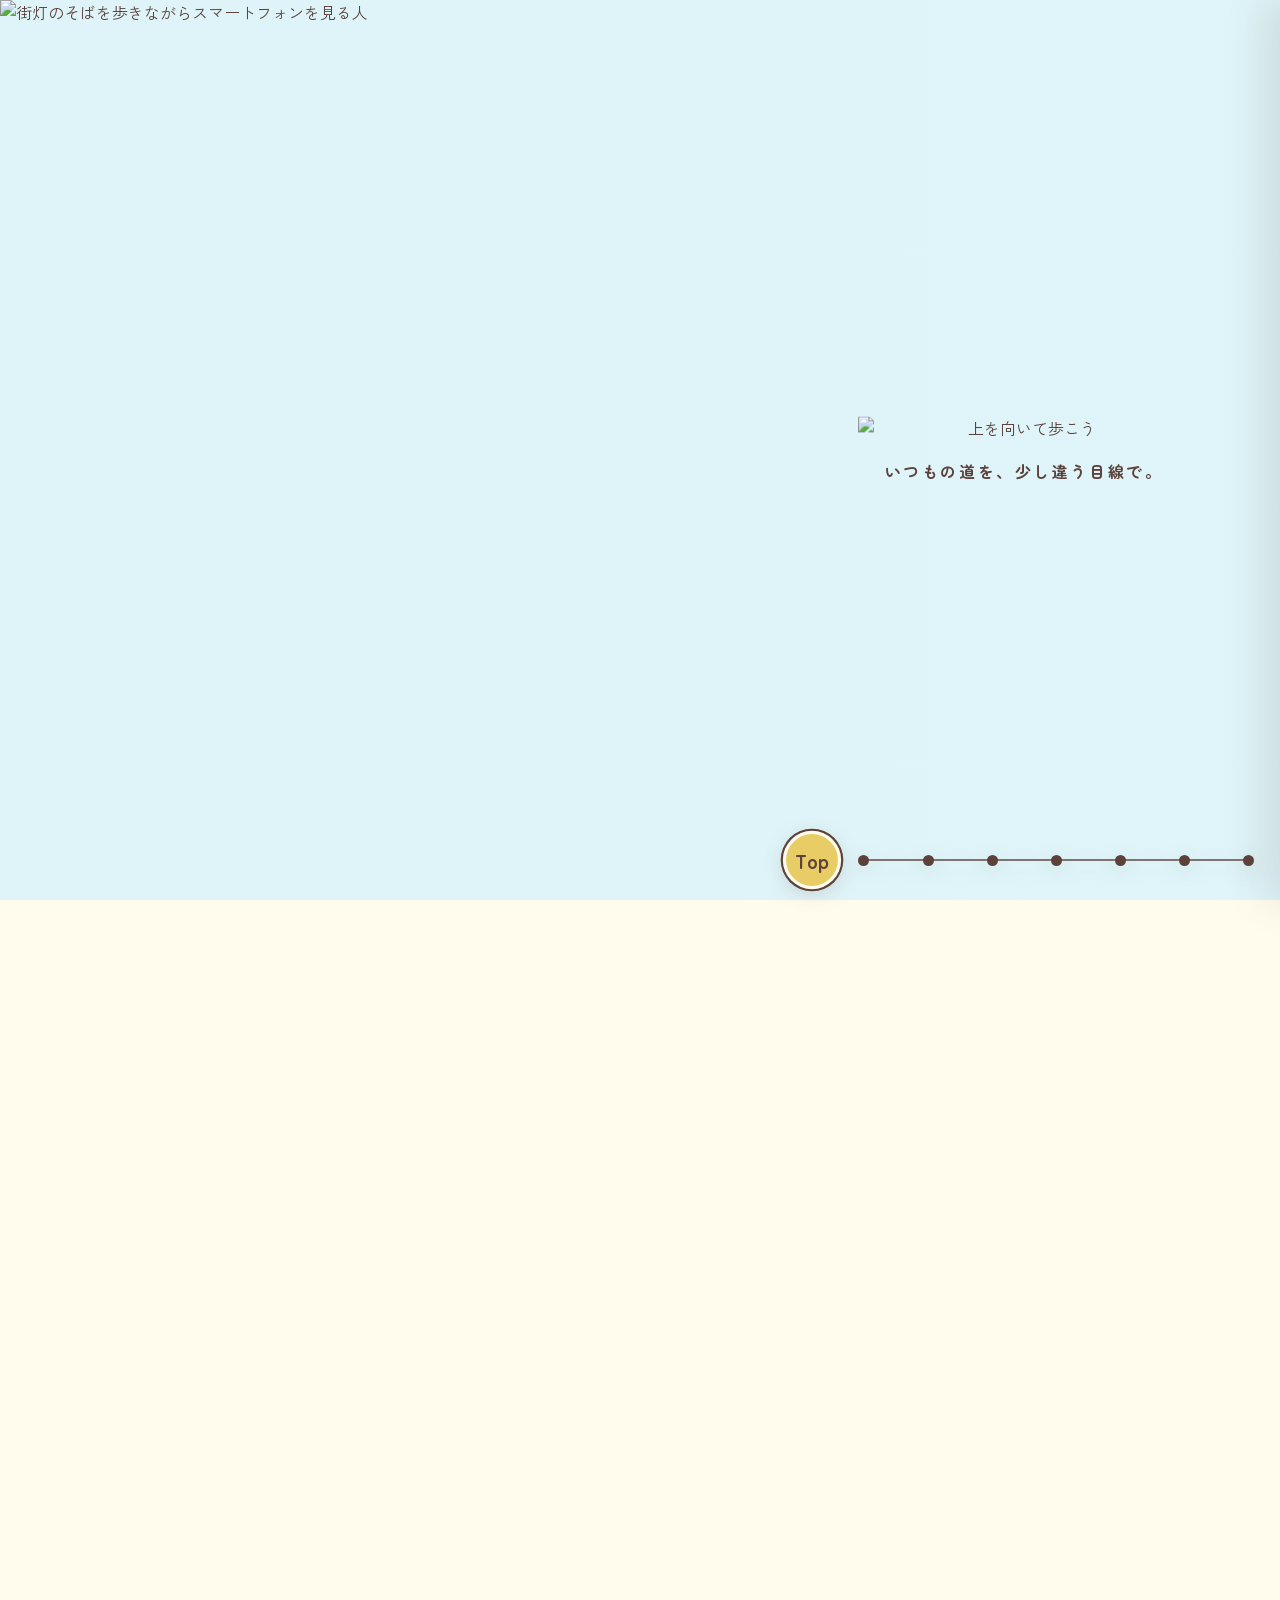
==== commit b5066ae2: "Add files via upload" ====
--- a/docs/index.html
+++ b/docs/index.html
@@ -5,7 +5,7 @@
     <meta name="viewport" content="width=device-width, initial-scale=1" />
     <meta name="description" content="街灯を探しながら、少しだけ上を向いて歩く横スクロールサイト。" />
     <title>上を向いて歩こう</title>
-    <link rel="icon" href="img/logo/icon-top.webp" />
+    <link rel="icon" href="images/logo/icon-top.webp" />
     <link rel="preconnect" href="https://fonts.googleapis.com" />
     <link rel="preconnect" href="https://fonts.gstatic.com" crossorigin />
     <link href="https://fonts.googleapis.com/css2?family=Zen+Kaku+Gothic+New:wght@500;700;900&family=Zen+Maru+Gothic:wght@500;700&display=swap" rel="stylesheet" />
@@ -15,9 +15,9 @@
   <body id="page-top">
     <section class="opening" aria-labelledby="opening-title">
       <div class="opening__sticky">
-        <img class="opening__image" src="img/top/top_01.webp" alt="街灯のそばを歩きながらスマートフォンを見る人" />
+        <img class="opening__image" src="images/top/top_01.webp" alt="街灯のそばを歩きながらスマートフォンを見る人" />
         <div class="opening__copy">
-          <img id="opening-title" src="img/logo/icon-top.webp" alt="上を向いて歩こう" />
+          <img id="opening-title" src="images/logo/icon-top.webp" alt="上を向いて歩こう" />
           <p>いつもの道を、少し違う目線で。</p>
         </div>
       </div>
@@ -26,99 +26,99 @@
     <main class="horizontal" aria-label="街灯をめぐる横スクロールコンテンツ">
       <div class="horizontal__sticky">
         <a class="walking-logo" href="#page-top" aria-label="トップ画面へ戻る">
-          <img src="img/logo/icon-top.webp" alt="上を向いて歩こう" />
+          <img src="images/logo/icon-top.webp" alt="上を向いて歩こう" />
         </a>
 
         <div class="track" id="track">
           <section class="journey">
             <div class="sky"></div><div class="ground"></div>
             <div class="building-repeat" aria-hidden="true"></div>
-            <img class="cloud cloud--1" src="img/top/cloud_01.webp" alt="" />
-            <img class="cloud cloud--2" src="img/top/cloud_02.webp" alt="" />
-            <img class="cloud cloud--3" src="img/top/cloud_03.webp" alt="" />
-            <img class="cloud cloud--4" src="img/top/cloud_04.webp" alt="" />
-            <img class="cloud cloud--5" src="img/top/cloud_02.webp" alt="" />
-            <img class="cloud cloud--6" src="img/top/cloud_01.webp" alt="" />
-            <img class="cloud cloud--7" src="img/top/cloud_04.webp" alt="" />
-            <img class="cloud cloud--8" src="img/top/cloud_03.webp" alt="" />
-            <img class="cloud cloud--9" src="img/top/cloud_01.webp" alt="" />
-            <img class="cloud cloud--10" src="img/top/cloud_02.webp" alt="" />
-            <img class="cloud cloud--11" src="img/top/cloud_04.webp" alt="" />
-            <img class="cloud cloud--12" src="img/top/cloud_03.webp" alt="" />
-            <img class="cloud cloud--13" src="img/top/cloud_02.webp" alt="" />
-            <img class="cloud cloud--14" src="img/top/cloud_01.webp" alt="" />
-            <img class="cloud cloud--15" src="img/top/cloud_03.webp" alt="" />
-            <img class="cloud cloud--16" src="img/top/cloud_04.webp" alt="" />
-            <img class="cloud cloud--17" src="img/top/cloud_01.webp" alt="" />
+            <img class="cloud cloud--1" src="images/top/cloud_01.webp" alt="" />
+            <img class="cloud cloud--2" src="images/top/cloud_02.webp" alt="" />
+            <img class="cloud cloud--3" src="images/top/cloud_03.webp" alt="" />
+            <img class="cloud cloud--4" src="images/top/cloud_04.webp" alt="" />
+            <img class="cloud cloud--5" src="images/top/cloud_02.webp" alt="" />
+            <img class="cloud cloud--6" src="images/top/cloud_01.webp" alt="" />
+            <img class="cloud cloud--7" src="images/top/cloud_04.webp" alt="" />
+            <img class="cloud cloud--8" src="images/top/cloud_03.webp" alt="" />
+            <img class="cloud cloud--9" src="images/top/cloud_01.webp" alt="" />
+            <img class="cloud cloud--10" src="images/top/cloud_02.webp" alt="" />
+            <img class="cloud cloud--11" src="images/top/cloud_04.webp" alt="" />
+            <img class="cloud cloud--12" src="images/top/cloud_03.webp" alt="" />
+            <img class="cloud cloud--13" src="images/top/cloud_02.webp" alt="" />
+            <img class="cloud cloud--14" src="images/top/cloud_01.webp" alt="" />
+            <img class="cloud cloud--15" src="images/top/cloud_03.webp" alt="" />
+            <img class="cloud cloud--16" src="images/top/cloud_04.webp" alt="" />
+            <img class="cloud cloud--17" src="images/top/cloud_01.webp" alt="" />
 
             <section class="scene scene--intro">
               <p>普段、スマホばかり見ながら歩いていませんか？<br />少しだけ視線を上げてみると、いつもの道にも意外な発見があります。<br />そのひとつが「街灯」。<br />よく見ると、丸いものや細長いもの、レトロなものなど、<br />一つひとつ違った表情をしています。<br />このサイトでは、そんな個性あふれる街灯たちを集めました。<br />今日は少しだけ、上を向いて歩いてみましょう！</p>
             </section>
 
             <div class="streetlight-stage streetlight-stage--1" aria-hidden="true">
-              <img class="stage-shop stage-shop--1" src="img/streetlight/streetlight_01/shop_01.webp" alt="" />
-              <img class="stage-shop stage-shop--2" src="img/streetlight/streetlight_01/shop_02.webp" alt="" />
-              <img class="stage-sign stage-sign--1" src="img/streetlight/streetlight_01/sign_01.webp" alt="" />
-              <img class="stage-sign stage-sign--2" src="img/streetlight/streetlight_01/sign_02.webp" alt="" />
-              <img class="stage-sign stage-sign--3" src="img/streetlight/streetlight_01/sign_01.webp" alt="" />
-              <img class="stage-sign stage-sign--4" src="img/streetlight/streetlight_01/sign_02.webp" alt="" />
-              <img class="stage-cone stage-cone--1" src="img/streetlight/streetlight_01/colorcone_01.webp" alt="" />
-              <img class="stage-cone stage-cone--2" src="img/streetlight/streetlight_01/colorcone_01.webp" alt="" />
+              <img class="stage-shop stage-shop--1" src="images/streetlight/streetlight_01/shop_01.webp" alt="" />
+              <img class="stage-shop stage-shop--2" src="images/streetlight/streetlight_01/shop_02.webp" alt="" />
+              <img class="stage-sign stage-sign--1" src="images/streetlight/streetlight_01/sign_01.webp" alt="" />
+              <img class="stage-sign stage-sign--2" src="images/streetlight/streetlight_01/sign_02.webp" alt="" />
+              <img class="stage-sign stage-sign--3" src="images/streetlight/streetlight_01/sign_01.webp" alt="" />
+              <img class="stage-sign stage-sign--4" src="images/streetlight/streetlight_01/sign_02.webp" alt="" />
+              <img class="stage-cone stage-cone--1" src="images/streetlight/streetlight_01/colorcone_01.webp" alt="" />
+              <img class="stage-cone stage-cone--2" src="images/streetlight/streetlight_01/colorcone_01.webp" alt="" />
             </div>
 
             <div class="streetlight-stage streetlight-stage--2" aria-hidden="true">
-              <img class="stage-02-layer stage-02-building" src="img/streetlight/streetlight_02/building.webp" alt="" />
-              <img class="stage-02-layer stage-02-redgate" src="img/streetlight/streetlight_02/redgate.webp" alt="" />
-              <img class="stage-02-layer stage-02-tree-01" src="img/streetlight/streetlight_02/tree_01.webp" alt="" />
-              <img class="stage-02-layer stage-02-tree-02" src="img/streetlight/streetlight_02/tree_02.webp" alt="" />
-              <img class="stage-02-layer stage-02-pole" src="img/streetlight/streetlight_02/pole_01.webp" alt="" />
-              <img class="stage-02-layer stage-02-clock" src="img/streetlight/streetlight_02/clock.webp" alt="" />
-              <img class="stage-02-layer stage-02-cone" src="img/streetlight/streetlight_02/cone_01.webp" alt="" />
+              <img class="stage-02-layer stage-02-building" src="images/streetlight/streetlight_02/building.webp" alt="" />
+              <img class="stage-02-layer stage-02-redgate" src="images/streetlight/streetlight_02/redgate.webp" alt="" />
+              <img class="stage-02-layer stage-02-tree-01" src="images/streetlight/streetlight_02/tree_01.webp" alt="" />
+              <img class="stage-02-layer stage-02-tree-02" src="images/streetlight/streetlight_02/tree_02.webp" alt="" />
+              <img class="stage-02-layer stage-02-pole" src="images/streetlight/streetlight_02/pole_01.webp" alt="" />
+              <img class="stage-02-layer stage-02-clock" src="images/streetlight/streetlight_02/clock.webp" alt="" />
+              <img class="stage-02-layer stage-02-cone" src="images/streetlight/streetlight_02/cone_01.webp" alt="" />
             </div>
 
             <div class="streetlight-stage streetlight-stage--3" aria-hidden="true">
-              <img class="stage-03-layer stage-03-guardrail" src="img/streetlight/streetlight_03/guardrail.webp" alt="" />
-              <img class="stage-03-layer stage-03-tree-01" src="img/streetlight/streetlight_03/tree_01.webp" alt="" />
-              <img class="stage-03-layer stage-03-tree-02" src="img/streetlight/streetlight_03/tree_02.webp" alt="" />
-              <img class="stage-03-layer stage-03-call" src="img/streetlight/streetlight_03/call.webp" alt="" />
+              <img class="stage-03-layer stage-03-guardrail" src="images/streetlight/streetlight_03/guardrail.webp" alt="" />
+              <img class="stage-03-layer stage-03-tree-01" src="images/streetlight/streetlight_03/tree_01.webp" alt="" />
+              <img class="stage-03-layer stage-03-tree-02" src="images/streetlight/streetlight_03/tree_02.webp" alt="" />
+              <img class="stage-03-layer stage-03-call" src="images/streetlight/streetlight_03/call.webp" alt="" />
             </div>
 
             <div class="streetlight-stage streetlight-stage--4" aria-hidden="true">
-              <img class="stage-04-layer stage-04-torii" src="img/streetlight/streetlight_04/torii.webp" alt="" />
-              <img class="stage-04-layer stage-04-tree" src="img/streetlight/streetlight_04/tree.webp" alt="" />
-              <img class="stage-04-layer stage-04-bicycle-01" src="img/streetlight/streetlight_04/bicycle_01.webp" alt="" />
-              <img class="stage-04-layer stage-04-bicycle-02" src="img/streetlight/streetlight_04/bicycle_02.webp" alt="" />
+              <img class="stage-04-layer stage-04-torii" src="images/streetlight/streetlight_04/torii.webp" alt="" />
+              <img class="stage-04-layer stage-04-tree" src="images/streetlight/streetlight_04/tree.webp" alt="" />
+              <img class="stage-04-layer stage-04-bicycle-01" src="images/streetlight/streetlight_04/bicycle_01.webp" alt="" />
+              <img class="stage-04-layer stage-04-bicycle-02" src="images/streetlight/streetlight_04/bicycle_02.webp" alt="" />
             </div>
 
             <div class="streetlight-stage streetlight-stage--5" aria-hidden="true">
-              <img class="stage-05-layer stage-05-building-01" src="img/streetlight/streetlight_05/building_01.webp" alt="" />
-              <img class="stage-05-layer stage-05-building-02" src="img/streetlight/streetlight_05/building_02.webp" alt="" />
-              <img class="stage-05-layer stage-05-building-03" src="img/streetlight/streetlight_05/building_03.webp" alt="" />
-              <img class="stage-05-layer stage-05-signboard" src="img/streetlight/streetlight_05/signboard.webp" alt="" />
-              <img class="stage-05-layer stage-05-bicycle-01" src="img/streetlight/streetlight_05/bicycle_01.webp" alt="" />
-              <img class="stage-05-layer stage-05-bicycle-02" src="img/streetlight/streetlight_05/bicycle_02.webp" alt="" />
+              <img class="stage-05-layer stage-05-building-01" src="images/streetlight/streetlight_05/building_01.webp" alt="" />
+              <img class="stage-05-layer stage-05-building-02" src="images/streetlight/streetlight_05/building_02.webp" alt="" />
+              <img class="stage-05-layer stage-05-building-03" src="images/streetlight/streetlight_05/building_03.webp" alt="" />
+              <img class="stage-05-layer stage-05-signboard" src="images/streetlight/streetlight_05/signboard.webp" alt="" />
+              <img class="stage-05-layer stage-05-bicycle-01" src="images/streetlight/streetlight_05/bicycle_01.webp" alt="" />
+              <img class="stage-05-layer stage-05-bicycle-02" src="images/streetlight/streetlight_05/bicycle_02.webp" alt="" />
             </div>
 
             <div class="streetlight-stage streetlight-stage--6" aria-hidden="true">
-              <img class="stage-06-layer stage-06-tree" src="img/streetlight/streetlight_06/tree.webp" alt="" />
-              <img class="stage-06-layer stage-06-guard-01" src="img/streetlight/streetlight_06/guard_01.webp" alt="" />
-              <img class="stage-06-layer stage-06-guard-02" src="img/streetlight/streetlight_06/guard_02.webp" alt="" />
-              <img class="stage-06-layer stage-06-guard-03" src="img/streetlight/streetlight_06/guard_03.webp" alt="" />
-              <img class="stage-06-layer stage-06-signboard" src="img/streetlight/streetlight_06/signboard.webp" alt="" />
-              <img class="stage-06-layer stage-06-mirror" src="img/streetlight/streetlight_06/mirror.webp" alt="" />
-              <img class="stage-06-layer stage-06-box" src="img/streetlight/streetlight_06/box.webp" alt="" />
+              <img class="stage-06-layer stage-06-tree" src="images/streetlight/streetlight_06/tree.webp" alt="" />
+              <img class="stage-06-layer stage-06-guard-01" src="images/streetlight/streetlight_06/guard_01.webp" alt="" />
+              <img class="stage-06-layer stage-06-guard-02" src="images/streetlight/streetlight_06/guard_02.webp" alt="" />
+              <img class="stage-06-layer stage-06-guard-03" src="images/streetlight/streetlight_06/guard_03.webp" alt="" />
+              <img class="stage-06-layer stage-06-signboard" src="images/streetlight/streetlight_06/signboard.webp" alt="" />
+              <img class="stage-06-layer stage-06-mirror" src="images/streetlight/streetlight_06/mirror.webp" alt="" />
+              <img class="stage-06-layer stage-06-box" src="images/streetlight/streetlight_06/box.webp" alt="" />
             </div>
 
             <div class="streetlight-stage streetlight-stage--7" aria-hidden="true">
-              <img class="stage-07-layer stage-07-building" src="img/streetlight/streetlight_07/building.webp" alt="" />
-              <img class="stage-07-layer stage-07-bush-01" src="img/streetlight/streetlight_07/bush_01.webp" alt="" />
-              <img class="stage-07-layer stage-07-bush-02" src="img/streetlight/streetlight_07/bush_02.webp" alt="" />
-              <img class="stage-07-layer stage-07-guard" src="img/streetlight/streetlight_07/guard_02.webp" alt="" />
-              <img class="stage-07-layer stage-07-signboard-01" src="img/streetlight/streetlight_07/signboard_01.webp" alt="" />
-              <img class="stage-07-layer stage-07-signboard-02" src="img/streetlight/streetlight_07/signboard_02.webp" alt="" />
-              <img class="stage-07-layer stage-07-signboard-03" src="img/streetlight/streetlight_07/signboard_03.webp" alt="" />
-              <img class="stage-07-layer stage-07-signboard-04" src="img/streetlight/streetlight_07/signboard_04.webp" alt="" />
-              <img class="stage-07-layer stage-07-cone" src="img/streetlight/streetlight_07/sankakukone.webp" alt="" />
+              <img class="stage-07-layer stage-07-building" src="images/streetlight/streetlight_07/building.webp" alt="" />
+              <img class="stage-07-layer stage-07-bush-01" src="images/streetlight/streetlight_07/bush_01.webp" alt="" />
+              <img class="stage-07-layer stage-07-bush-02" src="images/streetlight/streetlight_07/bush_02.webp" alt="" />
+              <img class="stage-07-layer stage-07-guard" src="images/streetlight/streetlight_07/guard_02.webp" alt="" />
+              <img class="stage-07-layer stage-07-signboard-01" src="images/streetlight/streetlight_07/signboard_01.webp" alt="" />
+              <img class="stage-07-layer stage-07-signboard-02" src="images/streetlight/streetlight_07/signboard_02.webp" alt="" />
+              <img class="stage-07-layer stage-07-signboard-03" src="images/streetlight/streetlight_07/signboard_03.webp" alt="" />
+              <img class="stage-07-layer stage-07-signboard-04" src="images/streetlight/streetlight_07/signboard_04.webp" alt="" />
+              <img class="stage-07-layer stage-07-cone" src="images/streetlight/streetlight_07/sankakukone.webp" alt="" />
             </div>
 
             <section class="scene scene--finish">
@@ -129,54 +129,69 @@
           </section>
         </div>
 
-        <a class="lamp lamp--1" href="detail/streetlight_01/streetlight_01.html" aria-label="街灯1の詳細を見る">
-          <img class="lamp__image lamp__image--off" src="img/streetlight/streetlight_01/streetlight_01.webp" alt="" />
-          <img class="lamp__image lamp__image--on" src="img/streetlight/streetlight_01/streetlight_glow_01.webp" alt="" />
+        <a class="lamp lamp--1" href="detail/streetlight_01/streetlight_01.html" data-alpha-hit data-detail-url="detail/streetlight_01/streetlight_01.html" aria-label="街灯1の詳細を見る">
+          <img class="lamp__image lamp__image--off" src="images/streetlight/streetlight_01/streetlight_01.webp" alt="" />
+          <img class="lamp__image lamp__image--on" src="images/streetlight/streetlight_01/streetlight_glow_01.webp" alt="" />
+          <span class="lamp__callout" aria-hidden="true">
+            <img class="lamp__callout-image" src="images/logo/logo-callout_01.webp" alt="" />
+          </span>
         </a>
 
         <a class="lamp lamp--2" href="detail/streetlight_02/streetlight_02.html" data-focus-x="0.29" data-alpha-hit data-hit-padding="30" data-detail-url="detail/streetlight_02/streetlight_02.html" aria-label="街灯2の詳細を見る">
-          <img class="lamp__image lamp__image--off" src="img/streetlight/streetlight_02/streetlight_02.webp" alt="" />
-          <img class="lamp__image lamp__image--on" src="img/streetlight/streetlight_02/streetlight_glow_02.webp" alt="" />
+          <img class="lamp__image lamp__image--off" src="images/streetlight/streetlight_02/streetlight_02.webp" alt="" />
+          <img class="lamp__image lamp__image--on" src="images/streetlight/streetlight_02/streetlight_glow_02.webp" alt="" />
+          <span class="lamp__callout" aria-hidden="true">
+            <img class="lamp__callout-image" src="images/logo/logo-callout_02.webp" alt="" />
+          </span>
         </a>
 
         <a class="lamp lamp--3" href="detail/streetlight_03/streetlight_03.html" data-focus-x="0.33" data-alpha-hit data-hit-padding="30" data-detail-url="detail/streetlight_03/streetlight_03.html" aria-label="街灯3の詳細を見る">
-          <img class="lamp__image lamp__image--off" src="img/streetlight/streetlight_03/streetlight_03.webp" alt="" />
-          <img class="lamp__image lamp__image--on" src="img/streetlight/streetlight_03/streetlight_glow_03.webp" alt="" />
+          <img class="lamp__image lamp__image--off" src="images/streetlight/streetlight_03/streetlight_03.webp" alt="" />
+          <img class="lamp__image lamp__image--on" src="images/streetlight/streetlight_03/streetlight_glow_03.webp" alt="" />
+          <span class="lamp__callout" aria-hidden="true">
+            <img class="lamp__callout-image" src="images/logo/logo-callout_03.webp" alt="" />
+          </span>
         </a>
 
         <a class="lamp lamp--4" href="detail/streetlight_04/streetlight_04.html" data-focus-x="0.56" data-alpha-hit data-hit-padding="30" data-detail-url="detail/streetlight_04/streetlight_04.html" aria-label="街灯4の詳細を見る">
-          <img class="lamp__image lamp__image--off" src="img/streetlight/streetlight_04/streetlight_04.webp" alt="" />
-          <img class="lamp__image lamp__image--on" src="img/streetlight/streetlight_04/streetlight_glow_04.webp" alt="" />
+          <img class="lamp__image lamp__image--off" src="images/streetlight/streetlight_04/streetlight_04.webp" alt="" />
+          <img class="lamp__image lamp__image--on" src="images/streetlight/streetlight_04/streetlight_glow_04.webp" alt="" />
+          <span class="lamp__callout" aria-hidden="true">
+            <img class="lamp__callout-image" src="images/logo/logo-callout_04.webp" alt="" />
+          </span>
         </a>
 
         <a class="lamp lamp--5" href="detail/streetlight_05/streetlight_05.html" data-focus-x="0.56" data-alpha-hit data-hit-padding="30" data-detail-url="detail/streetlight_05/streetlight_05.html" aria-label="街灯5の詳細を見る">
-          <img class="lamp__image lamp__image--off" src="img/streetlight/streetlight_05/streetlight_05.webp" alt="" />
-          <img class="lamp__image lamp__image--on" src="img/streetlight/streetlight_05/streetlight_glow_05.webp" alt="" />
+          <img class="lamp__image lamp__image--off" src="images/streetlight/streetlight_05/streetlight_05.webp" alt="" />
+          <img class="lamp__image lamp__image--on" src="images/streetlight/streetlight_05/streetlight_glow_05.webp" alt="" />
         </a>
 
         <a class="lamp lamp--6" href="detail/streetlight_06/streetlight_06.html" data-focus-x="0.56" data-alpha-hit data-hit-padding="30" data-detail-url="detail/streetlight_06/streetlight_06.html" aria-label="街灯6の詳細を見る">
-          <img class="lamp__image lamp__image--off" src="img/streetlight/streetlight_06/streetlight_06.webp" alt="" />
-          <img class="lamp__image lamp__image--on" src="img/streetlight/streetlight_06/streetlight_glow_06.webp" alt="" />
+          <img class="lamp__image lamp__image--off" src="images/streetlight/streetlight_06/streetlight_06.webp" alt="" />
+          <img class="lamp__image lamp__image--on" src="images/streetlight/streetlight_06/streetlight_glow_06.webp" alt="" />
+          <span class="lamp__callout" aria-hidden="true">
+            <img class="lamp__callout-image" src="images/logo/logo-callout_06.webp" alt="" />
+          </span>
         </a>
 
         <a class="lamp lamp--7" href="detail/streetlight_07/streetlight_07.html" data-focus-x="0.56" data-alpha-hit data-hit-padding="30" data-detail-url="detail/streetlight_07/streetlight_07.html" aria-label="街灯7の詳細を見る">
-          <img class="lamp__image lamp__image--off" src="img/streetlight/streetlight_07/streetlight_07.webp" alt="" />
-          <img class="lamp__image lamp__image--on" src="img/streetlight/streetlight_07/streetlight_glow_07.webp" alt="" />
+          <img class="lamp__image lamp__image--off" src="images/streetlight/streetlight_07/streetlight_07.webp" alt="" />
+          <img class="lamp__image lamp__image--on" src="images/streetlight/streetlight_07/streetlight_glow_07.webp" alt="" />
         </a>
 
         <div class="walker" id="walker" aria-hidden="true">
-          <img class="walker__pose walker__pose--phone is-active" src="img/walking/walking_phone/walking_phone_01.webp" alt="" />
-          <img class="walker__pose walker__pose--phone" src="img/walking/walking_phone/walking_phone_02.webp" alt="" />
-          <img class="walker__pose walker__pose--phone" src="img/walking/walking_phone/walking_phone_03.webp" alt="" />
-          <img class="walker__pose walker__pose--phone" src="img/walking/walking_phone/walking_phone_04.webp" alt="" />
-          <img class="walker__pose walker__pose--front" src="img/walking/walking_front/walking_front_01.webp" alt="" />
-          <img class="walker__pose walker__pose--front" src="img/walking/walking_front/walking_front_02.webp" alt="" />
-          <img class="walker__pose walker__pose--front" src="img/walking/walking_front/walking_front_03.webp" alt="" />
-          <img class="walker__pose walker__pose--front" src="img/walking/walking_front/walking_front_04.webp" alt="" />
-          <img class="walker__pose walker__pose--up" src="img/walking/walking_up/walking_up_01.webp" alt="" />
-          <img class="walker__pose walker__pose--up" src="img/walking/walking_up/walking_up_02.webp" alt="" />
-          <img class="walker__pose walker__pose--up" src="img/walking/walking_up/walking_up_03.webp" alt="" />
-          <img class="walker__pose walker__pose--up" src="img/walking/walking_up/walking_up_04.webp" alt="" />
+          <img class="walker__pose walker__pose--phone is-active" src="images/walking/walking_phone/walking_phone_01.webp" alt="" />
+          <img class="walker__pose walker__pose--phone" src="images/walking/walking_phone/walking_phone_02.webp" alt="" />
+          <img class="walker__pose walker__pose--phone" src="images/walking/walking_phone/walking_phone_03.webp" alt="" />
+          <img class="walker__pose walker__pose--phone" src="images/walking/walking_phone/walking_phone_04.webp" alt="" />
+          <img class="walker__pose walker__pose--front" src="images/walking/walking_front/walking_front_01.webp" alt="" />
+          <img class="walker__pose walker__pose--front" src="images/walking/walking_front/walking_front_02.webp" alt="" />
+          <img class="walker__pose walker__pose--front" src="images/walking/walking_front/walking_front_03.webp" alt="" />
+          <img class="walker__pose walker__pose--front" src="images/walking/walking_front/walking_front_04.webp" alt="" />
+          <img class="walker__pose walker__pose--up" src="images/walking/walking_up/walking_up_01.webp" alt="" />
+          <img class="walker__pose walker__pose--up" src="images/walking/walking_up/walking_up_02.webp" alt="" />
+          <img class="walker__pose walker__pose--up" src="images/walking/walking_up/walking_up_03.webp" alt="" />
+          <img class="walker__pose walker__pose--up" src="images/walking/walking_up/walking_up_04.webp" alt="" />
         </div>
       </div>
     </main>
--- a/docs/styles.css
+++ b/docs/styles.css
@@ -14,7 +14,7 @@
 
 html {
   background: var(--ground);
-  scroll-behavior: smooth;
+  scroll-behavior: auto;
 }
 
 body {
@@ -184,7 +184,7 @@
   left: calc(297vh - 42px);
   height: 20vh;
   pointer-events: none;
-  background-image: url("img/top/building.webp");
+  background-image: url("images/top/building.webp");
   background-repeat: repeat-x;
   background-position: left bottom;
   background-size: 160vh auto;
@@ -619,7 +619,7 @@
   text-decoration: none;
 }
 
-.lamp img {
+.lamp__image {
   position: absolute;
   z-index: 1;
   inset: 0;
@@ -631,6 +631,58 @@
   transition: opacity 0.3s ease;
 }
 
+.lamp__callout {
+  position: absolute;
+  z-index: 4;
+  display: block;
+  overflow: hidden;
+  pointer-events: auto;
+  opacity: 0;
+  transform: translate(-92%, 0) scale(1);
+  transform-origin: right top;
+  transition:
+    opacity 0.2s ease,
+    transform 0.22s cubic-bezier(0.2, 0.8, 0.2, 1);
+  will-change: transform;
+}
+
+.lamp__callout.is-positioned {
+  opacity: 1;
+}
+
+.lamp__callout:hover,
+.lamp.is-alpha-hovered .lamp__callout,
+.lamp:focus-visible .lamp__callout {
+  transform: translate(-92%, 0) scale(1.1);
+}
+
+.lamp__callout-image {
+  position: absolute;
+  display: block;
+  max-width: none;
+  pointer-events: none;
+}
+
+.lamp--1 .lamp__callout {
+  margin-left: -80px;
+}
+
+.lamp--2 .lamp__callout {
+  margin-left: -95px;
+}
+
+.lamp--3 .lamp__callout {
+  margin-left: 150px;
+}
+
+.lamp--4 .lamp__callout {
+  margin-left: -80px;
+}
+
+.lamp--6 .lamp__callout {
+  margin-left: -80px;
+}
+
 .lamp__image--on {
   z-index: 2 !important;
   opacity: 0;
@@ -643,13 +695,17 @@
 
 .lamp:hover .lamp__image--off,
 .lamp:focus-visible .lamp__image--off,
-.lamp.is-alpha-hovered .lamp__image--off {
+.lamp.is-alpha-hovered .lamp__image--off,
+.lamp.is-callout-hovered .lamp__image--off,
+.lamp.is-selected .lamp__image--off {
   opacity: 0;
 }
 
 .lamp:hover .lamp__image--on,
 .lamp:focus-visible .lamp__image--on,
-.lamp.is-alpha-hovered .lamp__image--on {
+.lamp.is-alpha-hovered .lamp__image--on,
+.lamp.is-callout-hovered .lamp__image--on,
+.lamp.is-selected .lamp__image--on {
   opacity: 1;
 }
 
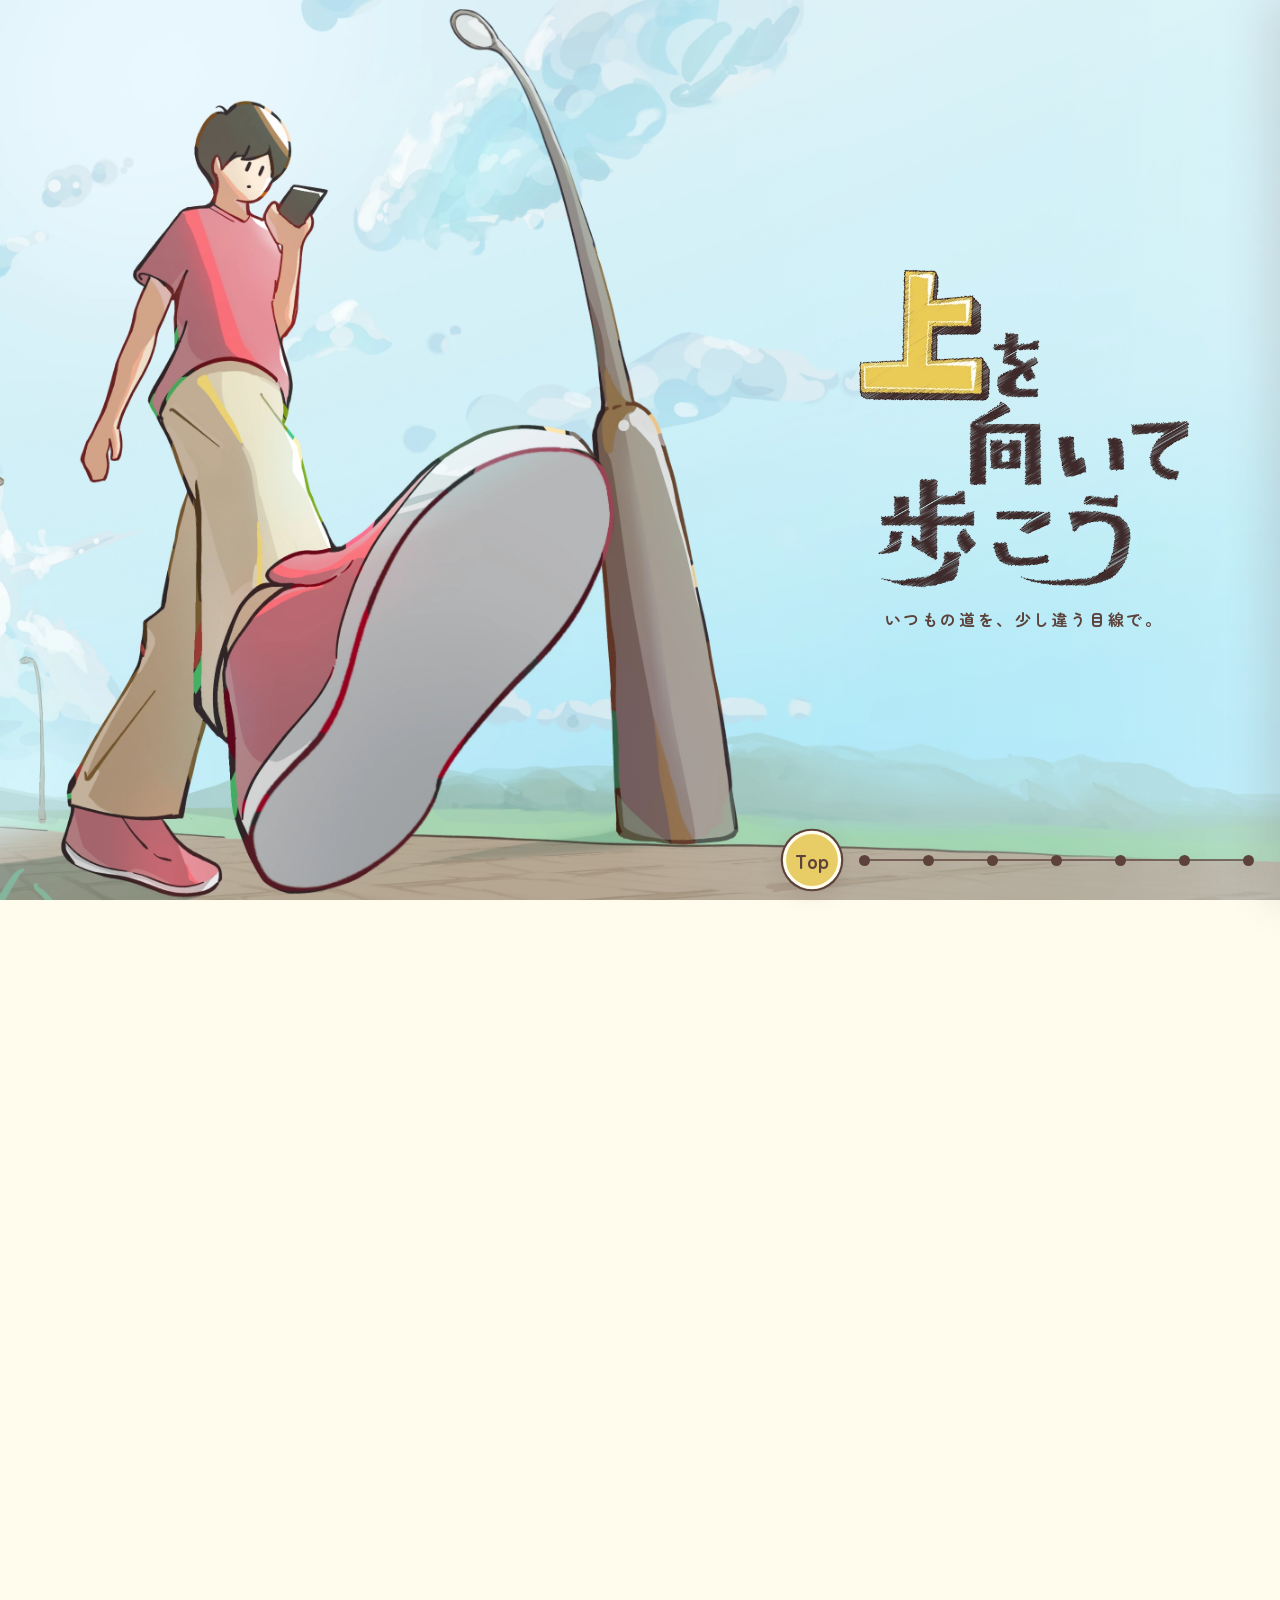
==== commit ad3e4d9c: "Add files via upload" ====
--- a/docs/index.html
+++ b/docs/index.html
@@ -6,13 +6,16 @@
     <meta name="description" content="街灯を探しながら、少しだけ上を向いて歩く横スクロールサイト。" />
     <title>上を向いて歩こう</title>
     <link rel="icon" href="images/logo/icon-top.webp" />
+    <link rel="preload" as="image" href="images/top/top_01.webp" fetchpriority="high" />
+    <link rel="preload" as="image" href="images/top/building.webp" />
     <link rel="preconnect" href="https://fonts.googleapis.com" />
     <link rel="preconnect" href="https://fonts.gstatic.com" crossorigin />
     <link href="https://fonts.googleapis.com/css2?family=Zen+Kaku+Gothic+New:wght@500;700;900&family=Zen+Maru+Gothic:wght@500;700&display=swap" rel="stylesheet" />
     <link rel="stylesheet" href="styles.css" />
     <script src="script.js" defer></script>
   </head>
-  <body id="page-top">
+  <body id="page-top" class="is-preparing" aria-busy="true">
+    <div class="page-loader" role="status" aria-live="polite">画像を読み込み中…</div>
     <section class="opening" aria-labelledby="opening-title">
       <div class="opening__sticky">
         <img class="opening__image" src="images/top/top_01.webp" alt="街灯のそばを歩きながらスマートフォンを見る人" />
@@ -129,7 +132,7 @@
           </section>
         </div>
 
-        <a class="lamp lamp--1" href="detail/streetlight_01/streetlight_01.html" data-alpha-hit data-detail-url="detail/streetlight_01/streetlight_01.html" aria-label="街灯1の詳細を見る">
+        <a class="lamp lamp--1" href="detail/streetlight_01/streetlight_01.html" aria-label="街灯1の詳細を見る">
           <img class="lamp__image lamp__image--off" src="images/streetlight/streetlight_01/streetlight_01.webp" alt="" />
           <img class="lamp__image lamp__image--on" src="images/streetlight/streetlight_01/streetlight_glow_01.webp" alt="" />
           <span class="lamp__callout" aria-hidden="true">
@@ -137,7 +140,7 @@
           </span>
         </a>
 
-        <a class="lamp lamp--2" href="detail/streetlight_02/streetlight_02.html" data-focus-x="0.29" data-alpha-hit data-hit-padding="30" data-detail-url="detail/streetlight_02/streetlight_02.html" aria-label="街灯2の詳細を見る">
+        <a class="lamp lamp--2" href="detail/streetlight_02/streetlight_02.html" data-focus-x="0.29" aria-label="街灯2の詳細を見る">
           <img class="lamp__image lamp__image--off" src="images/streetlight/streetlight_02/streetlight_02.webp" alt="" />
           <img class="lamp__image lamp__image--on" src="images/streetlight/streetlight_02/streetlight_glow_02.webp" alt="" />
           <span class="lamp__callout" aria-hidden="true">
@@ -145,7 +148,7 @@
           </span>
         </a>
 
-        <a class="lamp lamp--3" href="detail/streetlight_03/streetlight_03.html" data-focus-x="0.33" data-alpha-hit data-hit-padding="30" data-detail-url="detail/streetlight_03/streetlight_03.html" aria-label="街灯3の詳細を見る">
+        <a class="lamp lamp--3" href="detail/streetlight_03/streetlight_03.html" data-focus-x="0.33" aria-label="街灯3の詳細を見る">
           <img class="lamp__image lamp__image--off" src="images/streetlight/streetlight_03/streetlight_03.webp" alt="" />
           <img class="lamp__image lamp__image--on" src="images/streetlight/streetlight_03/streetlight_glow_03.webp" alt="" />
           <span class="lamp__callout" aria-hidden="true">
@@ -153,7 +156,7 @@
           </span>
         </a>
 
-        <a class="lamp lamp--4" href="detail/streetlight_04/streetlight_04.html" data-focus-x="0.56" data-alpha-hit data-hit-padding="30" data-detail-url="detail/streetlight_04/streetlight_04.html" aria-label="街灯4の詳細を見る">
+        <a class="lamp lamp--4" href="detail/streetlight_04/streetlight_04.html" data-focus-x="0.56" aria-label="街灯4の詳細を見る">
           <img class="lamp__image lamp__image--off" src="images/streetlight/streetlight_04/streetlight_04.webp" alt="" />
           <img class="lamp__image lamp__image--on" src="images/streetlight/streetlight_04/streetlight_glow_04.webp" alt="" />
           <span class="lamp__callout" aria-hidden="true">
@@ -161,12 +164,15 @@
           </span>
         </a>
 
-        <a class="lamp lamp--5" href="detail/streetlight_05/streetlight_05.html" data-focus-x="0.56" data-alpha-hit data-hit-padding="30" data-detail-url="detail/streetlight_05/streetlight_05.html" aria-label="街灯5の詳細を見る">
+        <a class="lamp lamp--5" href="detail/streetlight_05/streetlight_05.html" data-focus-x="0.56" aria-label="街灯5の詳細を見る">
           <img class="lamp__image lamp__image--off" src="images/streetlight/streetlight_05/streetlight_05.webp" alt="" />
           <img class="lamp__image lamp__image--on" src="images/streetlight/streetlight_05/streetlight_glow_05.webp" alt="" />
-        </a>
-
-        <a class="lamp lamp--6" href="detail/streetlight_06/streetlight_06.html" data-focus-x="0.56" data-alpha-hit data-hit-padding="30" data-detail-url="detail/streetlight_06/streetlight_06.html" aria-label="街灯6の詳細を見る">
+          <span class="lamp__callout" aria-hidden="true">
+            <img class="lamp__callout-image" src="images/logo/logo-callout_05.webp" alt="" />
+          </span>
+        </a>
+
+        <a class="lamp lamp--6" href="detail/streetlight_06/streetlight_06.html" data-focus-x="0.56" aria-label="街灯6の詳細を見る">
           <img class="lamp__image lamp__image--off" src="images/streetlight/streetlight_06/streetlight_06.webp" alt="" />
           <img class="lamp__image lamp__image--on" src="images/streetlight/streetlight_06/streetlight_glow_06.webp" alt="" />
           <span class="lamp__callout" aria-hidden="true">
@@ -174,9 +180,12 @@
           </span>
         </a>
 
-        <a class="lamp lamp--7" href="detail/streetlight_07/streetlight_07.html" data-focus-x="0.56" data-alpha-hit data-hit-padding="30" data-detail-url="detail/streetlight_07/streetlight_07.html" aria-label="街灯7の詳細を見る">
+        <a class="lamp lamp--7" href="detail/streetlight_07/streetlight_07.html" data-focus-x="0.56" aria-label="街灯7の詳細を見る">
           <img class="lamp__image lamp__image--off" src="images/streetlight/streetlight_07/streetlight_07.webp" alt="" />
           <img class="lamp__image lamp__image--on" src="images/streetlight/streetlight_07/streetlight_glow_07.webp" alt="" />
+          <span class="lamp__callout" aria-hidden="true">
+            <img class="lamp__callout-image" src="images/logo/logo-callout_07.webp" alt="" />
+          </span>
         </a>
 
         <div class="walker" id="walker" aria-hidden="true">
--- a/docs/styles.css
+++ b/docs/styles.css
@@ -24,13 +24,39 @@
   overscroll-behavior: none;
 }
 
-html.is-clickable-lamp-hovered,
-html.is-clickable-lamp-hovered body {
-  cursor: pointer;
+body.is-preparing {
+  overflow: hidden;
 }
 
 img {
   display: block;
+}
+
+.page-loader {
+  position: fixed;
+  z-index: 5000;
+  right: 24px;
+  bottom: 24px;
+  padding: 8px 13px;
+  border-radius: 999px;
+  color: var(--ground);
+  background: var(--ink);
+  font-size: 13px;
+  font-weight: 700;
+  letter-spacing: 0.06em;
+  transition:
+    opacity 0.25s ease,
+    visibility 0.25s ease;
+}
+
+body:not(.is-preparing) .page-loader {
+  visibility: hidden;
+  opacity: 0;
+}
+
+body.is-preparing .corner-nav {
+  visibility: hidden;
+  pointer-events: none;
 }
 
 /* ------------------------------
@@ -418,18 +444,25 @@
 }
 
 .streetlight-stage--2 .stage-02-layer {
-  inset: 0;
-  width: 100%;
-  height: 100%;
+  right: auto;
+  bottom: auto;
   object-fit: contain;
 }
 
 .stage-02-building {
   z-index: 1;
+  top: 41.25vh;
+  left: 23vh;
+  width: 62.375vh;
+  height: 45.75vh;
 }
 
 .stage-02-redgate {
   z-index: 2;
+  top: 29.5625vh;
+  left: 132.9375vh;
+  width: 49.875vh;
+  height: 60.25vh;
 }
 
 .stage-02-tree-01,
@@ -437,16 +470,42 @@
   z-index: 3;
 }
 
+.stage-02-tree-01 {
+  top: 43.5625vh;
+  left: 85.875vh;
+  width: 20.9375vh;
+  height: 44.5vh;
+}
+
+.stage-02-tree-02 {
+  top: 44.5625vh;
+  left: 6.9375vh;
+  width: 24.75vh;
+  height: 43.625vh;
+}
+
 .stage-02-pole {
   z-index: 4;
+  top: 73.3125vh;
+  left: 192.3125vh;
+  width: 5.8125vh;
+  height: 15.75vh;
 }
 
 .stage-02-clock {
   z-index: 5;
+  top: 37.8125vh;
+  left: 112vh;
+  width: 9.6875vh;
+  height: 52.0625vh;
 }
 
 .stage-02-cone {
   z-index: 6;
+  top: 74.75vh;
+  left: 181.75vh;
+  width: 9.25vh;
+  height: 13.3125vh;
 }
 
 /* ------------------------------
@@ -461,13 +520,20 @@
 }
 
 .streetlight-stage--3 .stage-03-layer {
-  inset: 0;
-  width: 100%;
-  height: 100%;
+  top: var(--layer-top);
+  right: auto;
+  bottom: auto;
+  left: var(--layer-left);
+  width: var(--layer-width);
+  height: var(--layer-height);
   object-fit: contain;
 }
 
 .stage-03-guardrail {
+  --layer-top: 73.75vh;
+  --layer-left: 29.9375vh;
+  --layer-width: 38.9375vh;
+  --layer-height: 15.125vh;
   z-index: 1;
 }
 
@@ -476,7 +542,25 @@
   z-index: 2;
 }
 
+.stage-03-tree-01 {
+  --layer-top: 24.75vh;
+  --layer-left: 7.3125vh;
+  --layer-width: 21.25vh;
+  --layer-height: 66.0625vh;
+}
+
+.stage-03-tree-02 {
+  --layer-top: 22.875vh;
+  --layer-left: 140.8125vh;
+  --layer-width: 32.4375vh;
+  --layer-height: 66.5vh;
+}
+
 .stage-03-call {
+  --layer-top: 60.3125vh;
+  --layer-left: 114.0625vh;
+  --layer-width: 12.8125vh;
+  --layer-height: 28.6875vh;
   z-index: 3;
 }
 
@@ -500,38 +584,99 @@
 }
 
 .streetlight-stage--4 .stage-04-layer,
-.streetlight-stage--5 .stage-05-layer {
-  inset: 0;
-  width: 100%;
-  height: 100%;
+.streetlight-stage--5 .stage-05-layer,
+.streetlight-stage--6 .stage-06-layer,
+.streetlight-stage--7 .stage-07-layer {
+  top: var(--layer-top);
+  right: auto;
+  bottom: auto;
+  left: var(--layer-left);
+  width: var(--layer-width);
+  height: var(--layer-height);
   object-fit: contain;
 }
 
-.stage-04-torii,
+.stage-04-torii {
+  --layer-top: 36.8125vh;
+  --layer-left: 53.4375vh;
+  --layer-width: 60.6875vh;
+  --layer-height: 51.9375vh;
+  z-index: 1;
+}
+
+.stage-04-tree {
+  --layer-top: 25.125vh;
+  --layer-left: 122.125vh;
+  --layer-width: 38.6875vh;
+  --layer-height: 64.9375vh;
+  z-index: 2;
+}
+
+.stage-04-bicycle-01 {
+  --layer-top: 71.4375vh;
+  --layer-left: 148.9375vh;
+  --layer-width: 25.5vh;
+  --layer-height: 18.1875vh;
+  z-index: 3;
+}
+
+.stage-04-bicycle-02 {
+  --layer-top: 70.5vh;
+  --layer-left: 22.1875vh;
+  --layer-width: 25.5vh;
+  --layer-height: 18.1875vh;
+  z-index: 4;
+}
+
 .stage-05-building-01 {
+  --layer-top: 25.9375vh;
+  --layer-left: 130.9375vh;
+  --layer-width: 48.5vh;
+  --layer-height: 63.5625vh;
   z-index: 1;
 }
 
-.stage-04-tree,
+.streetlight-stage--5 .stage-05-building-01 {
+  object-fit: contain;
+}
+
 .stage-05-building-02 {
+  --layer-top: 24.5625vh;
+  --layer-left: 43vh;
+  --layer-width: 62.875vh;
+  --layer-height: 63.125vh;
   z-index: 2;
 }
 
-.stage-04-bicycle-01,
 .stage-05-building-03 {
+  --layer-top: 24.375vh;
+  --layer-left: 10.9375vh;
+  --layer-width: 29.1875vh;
+  --layer-height: 64.625vh;
   z-index: 3;
 }
 
-.stage-04-bicycle-02,
 .stage-05-signboard {
+  --layer-top: 63.0625vh;
+  --layer-left: 119.6875vh;
+  --layer-width: 7.1875vh;
+  --layer-height: 25.375vh;
   z-index: 4;
 }
 
 .stage-05-bicycle-01 {
+  --layer-top: 78.25vh;
+  --layer-left: 75.4375vh;
+  --layer-width: 16.25vh;
+  --layer-height: 11vh;
   z-index: 5;
 }
 
 .stage-05-bicycle-02 {
+  --layer-top: 76.375vh;
+  --layer-left: 93.9375vh;
+  --layer-width: 16.375vh;
+  --layer-height: 12.8125vh;
   z-index: 6;
 }
 
@@ -554,54 +699,152 @@
   left: calc(1410vh + 1440px);
 }
 
-.streetlight-stage--6 .stage-06-layer,
-.streetlight-stage--7 .stage-07-layer {
-  inset: 0;
-  width: 100%;
-  height: 100%;
-  object-fit: contain;
-}
-
 .stage-06-tree,
 .stage-07-building {
   z-index: 1;
 }
 
+.stage-06-tree {
+  --layer-top: 38.1875vh;
+  --layer-left: 36.8125vh;
+  --layer-width: 33.375vh;
+  --layer-height: 51vh;
+}
+
+.stage-07-building {
+  --layer-top: 26.75vh;
+  --layer-left: 133.5vh;
+  --layer-width: 55.0625vh;
+  --layer-height: 64.5vh;
+}
+
 .stage-06-guard-01,
 .stage-07-bush-01 {
   z-index: 2;
 }
 
+.stage-06-guard-01 {
+  --layer-top: 77.0625vh;
+  --layer-left: 54.8125vh;
+  --layer-width: 9.1875vh;
+  --layer-height: 12.25vh;
+}
+
+.stage-07-bush-01 {
+  --layer-top: 52.6875vh;
+  --layer-left: 74.4375vh;
+  --layer-width: 29.375vh;
+  --layer-height: 36.1875vh;
+}
+
 .stage-06-guard-02,
 .stage-07-bush-02 {
   z-index: 3;
 }
 
+.stage-06-guard-02 {
+  --layer-top: 77.25vh;
+  --layer-left: 65.3125vh;
+  --layer-width: 24.375vh;
+  --layer-height: 12.0625vh;
+}
+
+.stage-07-bush-02 {
+  --layer-top: 54.3125vh;
+  --layer-left: 17.125vh;
+  --layer-width: 28.5625vh;
+  --layer-height: 34.625vh;
+}
+
 .stage-06-guard-03,
 .stage-07-guard {
   z-index: 4;
 }
 
+.stage-06-guard-03 {
+  --layer-top: 49.875vh;
+  --layer-left: 119vh;
+  --layer-width: 73.75vh;
+  --layer-height: 44.0625vh;
+}
+
+.stage-07-guard {
+  --layer-top: 78.9375vh;
+  --layer-left: 51.0625vh;
+  --layer-width: 31vh;
+  --layer-height: 9.875vh;
+}
+
 .stage-06-signboard,
 .stage-07-signboard-01 {
   z-index: 5;
 }
 
+.stage-06-signboard {
+  --layer-top: 53.125vh;
+  --layer-left: 31.875vh;
+  --layer-width: 8.1875vh;
+  --layer-height: 34.9375vh;
+}
+
+.stage-07-signboard-01 {
+  --layer-top: 67.1875vh;
+  --layer-left: 42.375vh;
+  --layer-width: 6.4375vh;
+  --layer-height: 21.25vh;
+}
+
 .stage-06-mirror,
 .stage-07-signboard-02 {
   z-index: 6;
 }
 
+.stage-06-mirror {
+  --layer-top: 46.25vh;
+  --layer-left: 81.4375vh;
+  --layer-width: 19.875vh;
+  --layer-height: 41.4375vh;
+}
+
+.stage-07-signboard-02 {
+  --layer-top: 48.125vh;
+  --layer-left: 44.8125vh;
+  --layer-width: 8.875vh;
+  --layer-height: 41.5vh;
+}
+
 .stage-06-box,
 .stage-07-signboard-03 {
   z-index: 7;
 }
 
+.stage-06-box {
+  --layer-top: 70.75vh;
+  --layer-left: 96.125vh;
+  --layer-width: 13.9375vh;
+  --layer-height: 19.75vh;
+}
+
+.stage-07-signboard-03 {
+  --layer-top: 53.1875vh;
+  --layer-left: 122.4375vh;
+  --layer-width: 12.875vh;
+  --layer-height: 35.75vh;
+}
+
 .stage-07-signboard-04 {
+  --layer-top: 58.5vh;
+  --layer-left: 115.6875vh;
+  --layer-width: 6.8125vh;
+  --layer-height: 30.3125vh;
   z-index: 8;
 }
 
 .stage-07-cone {
+  --layer-top: 75.3125vh;
+  --layer-left: 100.5vh;
+  --layer-width: 8.875vh;
+  --layer-height: 14.75vh;
   z-index: 9;
 }
 
@@ -631,6 +874,15 @@
   transition: opacity 0.3s ease;
 }
 
+.lamp__image--off {
+  pointer-events: auto;
+  cursor: pointer;
+}
+
+.lamp__image--on {
+  pointer-events: none;
+}
+
 .lamp__callout {
   position: absolute;
   z-index: 4;
@@ -639,7 +891,7 @@
   pointer-events: auto;
   opacity: 0;
   transform: translate(-92%, 0) scale(1);
-  transform-origin: right top;
+  transform-origin: center;
   transition:
     opacity 0.2s ease,
     transform 0.22s cubic-bezier(0.2, 0.8, 0.2, 1);
@@ -651,7 +903,7 @@
 }
 
 .lamp__callout:hover,
-.lamp.is-alpha-hovered .lamp__callout,
+.lamp:hover .lamp__callout,
 .lamp:focus-visible .lamp__callout {
   transform: translate(-92%, 0) scale(1.1);
 }
@@ -679,8 +931,16 @@
   margin-left: -80px;
 }
 
+.lamp--5 .lamp__callout {
+  margin-left: -30px;
+}
+
 .lamp--6 .lamp__callout {
   margin-left: -80px;
+}
+
+.lamp--7 .lamp__callout {
+  margin-left: -100px;
 }
 
 .lamp__image--on {
@@ -695,7 +955,6 @@
 
 .lamp:hover .lamp__image--off,
 .lamp:focus-visible .lamp__image--off,
-.lamp.is-alpha-hovered .lamp__image--off,
 .lamp.is-callout-hovered .lamp__image--off,
 .lamp.is-selected .lamp__image--off {
   opacity: 0;
@@ -703,7 +962,6 @@
 
 .lamp:hover .lamp__image--on,
 .lamp:focus-visible .lamp__image--on,
-.lamp.is-alpha-hovered .lamp__image--on,
 .lamp.is-callout-hovered .lamp__image--on,
 .lamp.is-selected .lamp__image--on {
   opacity: 1;
@@ -731,7 +989,20 @@
   will-change: transform;
 }
 
+.lamp--2 .lamp__image--off {
+  inset: auto;
+  top: 8.25vh;
+  left: 89vh;
+  width: 6.9375vh;
+  height: 80.875vh;
+}
+
 .lamp--2 .lamp__image--on {
+  inset: auto;
+  top: 0;
+  left: 76.875vh;
+  width: 32.1875vh;
+  height: 89.125vh;
   transform: none;
 }
 
@@ -748,9 +1019,22 @@
   will-change: transform;
 }
 
-.lamp--3 .lamp__image {
-  transform: scale(1.15);
-  transform-origin: 33% bottom;
+.lamp--3 .lamp__image--off,
+.lamp--3 .lamp__image--on {
+  inset: auto;
+  left: 73.2594vh;
+  width: 82.7281vh;
+  transform: none;
+}
+
+.lamp--3 .lamp__image--off {
+  top: 0.165625vh;
+  height: 87.7594vh;
+}
+
+.lamp--3 .lamp__image--on {
+  top: -1.63125vh;
+  height: 89.5562vh;
 }
 
 .lamp--4,
@@ -775,9 +1059,38 @@
   bottom: -10px;
 }
 
-.lamp--4 .lamp__image--on,
+.lamp--4 .lamp__image,
+.lamp--5 .lamp__image {
+  inset: auto;
+  transform: none;
+}
+
+.lamp--4 .lamp__image--off {
+  top: 8.25vh;
+  left: 102.0625vh;
+  width: 25.25vh;
+  height: 81.8125vh;
+}
+
+.lamp--4 .lamp__image--on {
+  top: 8.25vh;
+  left: 97.125vh;
+  width: 36.0625vh;
+  height: 81.8125vh;
+}
+
+.lamp--5 .lamp__image--off {
+  top: 9.5vh;
+  left: 106.1875vh;
+  width: 39.1875vh;
+  height: 81.8125vh;
+}
+
 .lamp--5 .lamp__image--on {
-  transform: none;
+  top: 9.5vh;
+  left: 106.1875vh;
+  width: 43vh;
+  height: 81.8125vh;
 }
 
 .lamp--6,
@@ -802,7 +1115,33 @@
 }
 
 .lamp--6 .lamp__image,
-.lamp--7 .lamp__image {
+.lamp--7 .lamp__image--off {
+  inset: auto;
+  transform: none;
+}
+
+.lamp--6 .lamp__image--off {
+  top: 7.7375vh;
+  left: 102.65vh;
+  width: 25.6438vh;
+  height: 82.5688vh;
+}
+
+.lamp--6 .lamp__image--on {
+  top: 2.2375vh;
+  left: 95.7062vh;
+  width: 37.675vh;
+  height: 88.0688vh;
+}
+
+.lamp--7 .lamp__image--off {
+  top: 3.475vh;
+  left: 111.2438vh;
+  width: 26.2625vh;
+  height: 87.9313vh;
+}
+
+.lamp--7 .lamp__image--on {
   transform: scale(1.1);
   transform-origin: 56% bottom;
 }
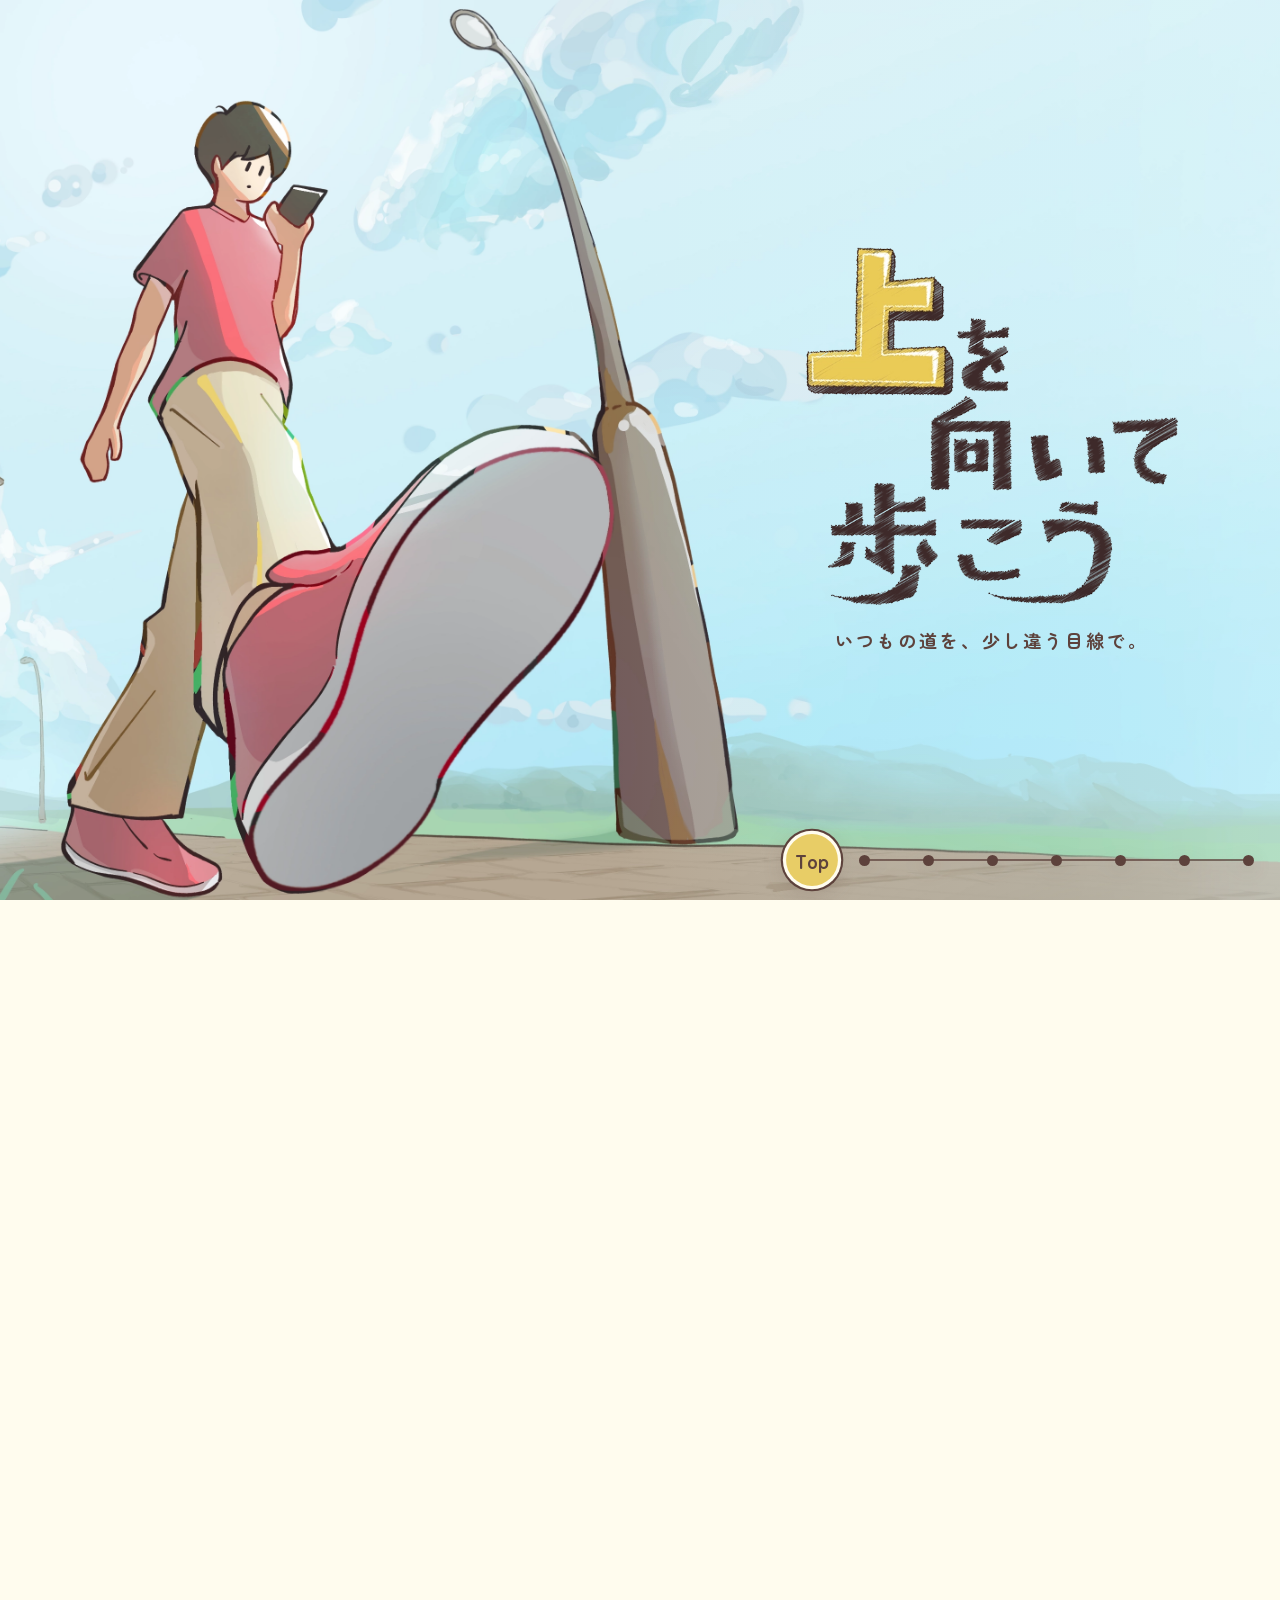
==== commit 41ba4a68: "Add files via upload" ====
--- a/docs/index.html
+++ b/docs/index.html
@@ -15,7 +15,23 @@
     <script src="script.js" defer></script>
   </head>
   <body id="page-top" class="is-preparing" aria-busy="true">
-    <div class="page-loader" role="status" aria-live="polite">画像を読み込み中…</div>
+    <div class="page-loader" role="status" aria-live="polite">
+      <div class="page-loader__canvas">
+      <img
+        class="page-loader__logo"
+        src="images/logo/icon-top.webp"
+        alt="上を向いて歩こう"
+      />
+      <div class="page-loader__status">
+        <img
+          class="page-loader__walker"
+          src="images/walking/walking_front/walking_front_01.webp"
+          alt=""
+        />
+        <span>読み込み中…</span>
+      </div>
+      </div>
+    </div>
     <section class="opening" aria-labelledby="opening-title">
       <div class="opening__sticky">
         <img class="opening__image" src="images/top/top_01.webp" alt="街灯のそばを歩きながらスマートフォンを見る人" />
@@ -28,10 +44,19 @@
 
     <main class="horizontal" aria-label="街灯をめぐる横スクロールコンテンツ">
       <div class="horizontal__sticky">
-        <a class="walking-logo" href="#page-top" aria-label="トップ画面へ戻る">
-          <img src="images/logo/icon-top.webp" alt="上を向いて歩こう" />
-        </a>
-
+        <div class="horizontal__canvas">
+      <img
+        class="horizontal__connector"
+        src="images/top/connecter.webp"
+        alt=""
+        aria-hidden="true"
+      />
+
+      <a class="walking-logo" href="#page-top" aria-label="トップ画面へ戻る">
+        <img src="images/logo/icon-top.webp" alt="上を向いて歩こう" />
+      </a>
+
+          <div class="horizontal__panel">
         <div class="track" id="track">
           <section class="journey">
             <div class="sky"></div><div class="ground"></div>
@@ -129,6 +154,11 @@
               <p>このサイトをきっかけに、歩くときに少しだけ<br />上を向く習慣が生まれたら嬉しいです。</p>
               <p>いつもの道にも、まだ知らない発見が<br />待っているかもしれません。</p>
             </section>
+
+            <div class="finish-credit">
+              <img src="images/logo/icon-white.webp" alt="上を向いて歩こう" />
+              <small>©2026 Group-i</small>
+            </div>
           </section>
         </div>
 
@@ -202,20 +232,22 @@
           <img class="walker__pose walker__pose--up" src="images/walking/walking_up/walking_up_03.webp" alt="" />
           <img class="walker__pose walker__pose--up" src="images/walking/walking_up/walking_up_04.webp" alt="" />
         </div>
+          </div>
+
+          <nav class="corner-nav" aria-label="ページ内ナビゲーション">
+            <button class="corner-nav__top is-active" type="button" id="topButton" aria-current="location">Top</button>
+            <span class="corner-nav__line">
+              <button class="corner-nav__dot" type="button" data-lamp-index="1" aria-label="街灯1へ移動"></button>
+              <button class="corner-nav__dot" type="button" data-lamp-index="2" aria-label="街灯2へ移動"></button>
+              <button class="corner-nav__dot" type="button" data-lamp-index="3" aria-label="街灯3へ移動"></button>
+              <button class="corner-nav__dot" type="button" data-lamp-index="4" aria-label="街灯4へ移動"></button>
+              <button class="corner-nav__dot" type="button" data-lamp-index="5" aria-label="街灯5へ移動"></button>
+              <button class="corner-nav__dot" type="button" data-lamp-index="6" aria-label="街灯6へ移動"></button>
+              <button class="corner-nav__dot" type="button" data-lamp-index="7" aria-label="街灯7へ移動"></button>
+            </span>
+          </nav>
+        </div>
       </div>
     </main>
-
-    <nav class="corner-nav" aria-label="ページ内ナビゲーション">
-      <button class="corner-nav__top is-active" type="button" id="topButton" aria-current="location">Top</button>
-      <span class="corner-nav__line">
-        <button class="corner-nav__dot" type="button" data-lamp-index="1" aria-label="街灯1へ移動"></button>
-        <button class="corner-nav__dot" type="button" data-lamp-index="2" aria-label="街灯2へ移動"></button>
-        <button class="corner-nav__dot" type="button" data-lamp-index="3" aria-label="街灯3へ移動"></button>
-        <button class="corner-nav__dot" type="button" data-lamp-index="4" aria-label="街灯4へ移動"></button>
-        <button class="corner-nav__dot" type="button" data-lamp-index="5" aria-label="街灯5へ移動"></button>
-        <button class="corner-nav__dot" type="button" data-lamp-index="6" aria-label="街灯6へ移動"></button>
-        <button class="corner-nav__dot" type="button" data-lamp-index="7" aria-label="街灯7へ移動"></button>
-      </span>
-    </nav>
   </body>
 </html>
--- a/docs/styles.css
+++ b/docs/styles.css
@@ -3,7 +3,10 @@
   --ground: #fffcee;
   --ink: #5d423c;
   --accent: #e8cd66;
-  --panel-x: 100vw;
+  --letterbox: #fffcee;
+  --canvas-scale: 1;
+  --canvas-width: 1440px;
+  --panel-x: 1890px;
   --track-x: 0px;
   --walker-bob: 0px;
 }
@@ -13,7 +16,7 @@
 }
 
 html {
-  background: var(--ground);
+  background: var(--letterbox);
   scroll-behavior: auto;
 }
 
@@ -35,18 +38,75 @@
 .page-loader {
   position: fixed;
   z-index: 5000;
-  right: 24px;
-  bottom: 24px;
-  padding: 8px 13px;
-  border-radius: 999px;
-  color: var(--ground);
-  background: var(--ink);
-  font-size: 13px;
-  font-weight: 700;
-  letter-spacing: 0.06em;
+  inset: 0;
+  color: var(--ink);
+  overflow: hidden;
+  background: var(--letterbox);
   transition:
-    opacity 0.25s ease,
-    visibility 0.25s ease;
+    opacity 0.35s ease,
+    visibility 0.35s ease;
+}
+
+.page-loader__canvas,
+.opening__sticky,
+.horizontal__canvas {
+  position: absolute;
+  top: 50%;
+  left: 50%;
+  width: var(--canvas-width);
+  height: 900px;
+  transform: translate(-50%, -50%) scale(var(--canvas-scale));
+  transform-origin: center;
+}
+
+.page-loader__canvas {
+  overflow: hidden;
+  color: var(--ink);
+  background: var(--sky);
+  container-type: size;
+}
+
+.page-loader__logo {
+  position: absolute;
+  top: 24px;
+  left: 28px;
+  width: clamp(120px, 19.2cqh, 190px);
+  height: auto;
+}
+
+.page-loader__status {
+  position: absolute;
+  right: clamp(30px, 6.4cqh, 72px);
+  bottom: 0;
+  display: flex;
+  align-items: flex-end;
+  gap: clamp(16px, 3.2cqh, 30px);
+  font-size: clamp(18px, 3.2cqh, 28px);
+  font-weight: 900;
+  letter-spacing: 0.05em;
+}
+
+.page-loader__walker {
+  width: auto;
+  height: clamp(130px, 23cqh, 210px);
+  object-fit: contain;
+  object-position: center bottom;
+  animation: loader-walk 0.8s ease-in-out infinite alternate;
+}
+
+.page-loader__status span {
+  padding-bottom: clamp(30px, 6cqh, 58px);
+  white-space: nowrap;
+}
+
+@keyframes loader-walk {
+  from {
+    transform: translateY(0);
+  }
+
+  to {
+    transform: translateY(-5px);
+  }
 }
 
 body:not(.is-preparing) .page-loader {
@@ -68,21 +128,27 @@
   z-index: 1;
   inset: 0;
   height: 100vh;
+  overflow: hidden;
+  background: var(--letterbox);
 }
 
 .opening__sticky {
-  position: relative;
-  height: 100vh;
-  min-height: 560px;
+  min-height: 0;
   overflow: hidden;
   background: #dff4f8;
+  container-type: size;
 }
 
 .opening__image {
+  position: absolute;
+  top: 0;
+  left: 0;
   width: 100%;
   height: 100%;
+  max-width: none;
   object-fit: cover;
-  object-position: center;
+  object-position: center center;
+  transform: none;
 }
 
 .opening__sticky::after {
@@ -102,8 +168,8 @@
   position: absolute;
   z-index: 2;
   top: 50%;
-  right: clamp(34px, 7vw, 120px);
-  width: min(26vw, 390px);
+  right: clamp(34px, 11.2cqh, 120px);
+  width: min(41.6cqh, 390px);
   text-align: center;
   transform: translateY(-50%);
 }
@@ -111,7 +177,7 @@
 .opening__copy p {
   margin: 1.2em 0 0;
   font-family: "Zen Maru Gothic", sans-serif;
-  font-size: clamp(14px, 1.25vw, 19px);
+  font-size: clamp(14px, 2cqh, 19px);
   font-weight: 700;
   letter-spacing: 0.16em;
 }
@@ -135,7 +201,19 @@
   position: sticky;
   top: 0;
   height: 100vh;
-  min-height: 560px;
+  min-height: 0;
+  overflow: hidden;
+  background: transparent;
+}
+
+.horizontal__canvas {
+  overflow: visible;
+  container-type: size;
+}
+
+.horizontal__panel {
+  position: absolute;
+  inset: 0;
   overflow: hidden;
   background: var(--sky);
   box-shadow: -14px 0 40px rgba(93, 66, 60, 0.14);
@@ -143,14 +221,41 @@
   will-change: transform;
 }
 
+.horizontal__connector {
+  position: absolute;
+  z-index: 70;
+  top: -15cqh;
+  left: 0;
+  width: auto;
+  height: 130cqh;
+  pointer-events: none;
+  object-fit: contain;
+  object-position: left center;
+  transform: translate3d(
+    calc(var(--panel-x) + var(--track-x) - 34cqh),
+    0,
+    0
+  );
+  will-change: transform;
+}
+
 .walking-logo {
   position: absolute;
-  z-index: 60;
+  z-index: 80;
   top: 24px;
-  left: 28px;
-  width: clamp(120px, 12vw, 190px);
+  left: calc(28px + 16cqh);
+  width: clamp(120px, 19.2cqh, 190px);
   border-radius: 4px;
+  transform: translate3d(
+    calc(
+      var(--panel-x) +
+      clamp(-16cqh, var(--track-x), 0px)
+    ),
+    0,
+    0
+  );
   transition: opacity 180ms ease;
+  will-change: transform;
 }
 
 .walking-logo:hover {
@@ -177,9 +282,9 @@
 
 .journey {
   position: relative;
-  width: 2010vh;
+  width: 2010cqh;
   min-width: 16200px;
-  height: 100vh;
+  height: 100cqh;
   min-height: 560px;
   overflow: hidden;
 }
@@ -205,15 +310,15 @@
 .building-repeat {
   position: absolute;
   z-index: 1;
-  right: 200vh;
-  bottom: 20vh;
-  left: calc(297vh - 42px);
-  height: 20vh;
+  right: 200cqh;
+  bottom: 20cqh;
+  left: calc(297cqh - 42px);
+  height: 20cqh;
   pointer-events: none;
   background-image: url("images/top/building.webp");
   background-repeat: repeat-x;
   background-position: left bottom;
-  background-size: 160vh auto;
+  background-size: 160cqh auto;
 }
 
 /* ------------------------------
@@ -223,109 +328,109 @@
 .cloud {
   position: absolute;
   z-index: 1;
-  width: 18vh;
+  width: 23cqh;
   height: auto;
   object-fit: contain;
 }
 
 .cloud--1 {
-  top: 17vh;
-  left: 15vh;
+  top: 17cqh;
+  left: 15cqh;
 }
 
 .cloud--2 {
-  top: 9vh;
-  left: 122vh;
+  top: 9cqh;
+  left: 122cqh;
   transform: scale(0.72);
 }
 
 .cloud--3 {
-  top: 18vh;
-  left: 258vh;
+  top: 18cqh;
+  left: 258cqh;
   transform: scale(0.66);
 }
 
 .cloud--4 {
-  top: 11vh;
-  left: 394vh;
+  top: 11cqh;
+  left: 394cqh;
   transform: scale(0.76);
 }
 
 .cloud--5 {
-  top: 15vh;
-  left: 462vh;
+  top: 15cqh;
+  left: 462cqh;
   transform: scale(0.64);
 }
 
 .cloud--6 {
-  top: 10vh;
-  left: 525vh;
+  top: 10cqh;
+  left: 525cqh;
   transform: scale(0.82);
 }
 
 .cloud--7 {
-  top: 17vh;
-  left: 650vh;
+  top: 17cqh;
+  left: 650cqh;
   transform: scale(0.7);
 }
 
 .cloud--8 {
-  top: 9vh;
-  left: 770vh;
+  top: 9cqh;
+  left: 770cqh;
   transform: scale(0.84);
 }
 
 .cloud--9 {
-  top: 16vh;
-  left: 900vh;
+  top: 16cqh;
+  left: 900cqh;
   transform: scale(0.68);
 }
 
 .cloud--10 {
-  top: 10vh;
-  left: 1050vh;
+  top: 10cqh;
+  left: 1050cqh;
   transform: scale(0.8);
 }
 
 .cloud--11 {
-  top: 17vh;
-  left: 1165vh;
+  top: 17cqh;
+  left: 1165cqh;
   transform: scale(0.68);
 }
 
 .cloud--12 {
-  top: 9vh;
-  left: 1280vh;
+  top: 9cqh;
+  left: 1280cqh;
   transform: scale(0.82);
 }
 
 .cloud--13 {
-  top: 16vh;
-  left: 1390vh;
+  top: 16cqh;
+  left: 1390cqh;
   transform: scale(0.72);
 }
 
 .cloud--14 {
-  top: 10vh;
-  left: 1510vh;
+  top: 10cqh;
+  left: 1510cqh;
   transform: scale(0.8);
 }
 
 .cloud--15 {
-  top: 17vh;
-  left: 1635vh;
+  top: 17cqh;
+  left: 1635cqh;
   transform: scale(0.68);
 }
 
 .cloud--16 {
-  top: 9vh;
-  left: 1760vh;
+  top: 9cqh;
+  left: 1760cqh;
   transform: scale(0.84);
 }
 
 .cloud--17 {
-  top: 16vh;
-  left: 1885vh;
+  top: 16cqh;
+  left: 1885cqh;
   transform: scale(0.7);
 }
 
@@ -339,10 +444,10 @@
 }
 
 .scene--intro {
-  top: 30vh;
-  left: 64vw;
-  width: min(36vw, 70vh);
-  font-size: clamp(13px, 1.9vh, 20px);
+  top: 30cqh;
+  left: 102.4cqh;
+  width: min(57.6cqh, 70cqh);
+  font-size: clamp(13px, 1.9cqh, 20px);
   font-weight: 900;
   line-height: 2;
 }
@@ -353,12 +458,35 @@
 }
 
 .scene--finish {
-  top: 31vh;
-  left: 1930vh;
-  width: 53vh;
-  font-size: clamp(13px, 1.9vh, 20px);
+  top: 31cqh;
+  left: 1930cqh;
+  width: 53cqh;
+  font-size: clamp(13px, 1.9cqh, 20px);
   font-weight: 900;
   line-height: 2;
+}
+
+.finish-credit {
+  position: absolute;
+  z-index: 30;
+  right: 3cqh;
+  bottom: calc(20cqh + 8px);
+  display: flex;
+  align-items: flex-end;
+  gap: 8px;
+  color: var(--ground);
+}
+
+.finish-credit img {
+  width: clamp(54px, 7cqh, 76px);
+  height: auto;
+}
+
+.finish-credit small {
+  padding-bottom: 2px;
+  font-size: clamp(10px, 1.25cqh, 13px);
+  font-weight: 500;
+  white-space: nowrap;
 }
 
 /* ------------------------------
@@ -368,10 +496,10 @@
 .streetlight-stage {
   position: absolute;
   z-index: 12;
-  bottom: 18vh;
-  left: 287vh;
-  width: 118vh;
-  height: 66vh;
+  bottom: 18cqh;
+  left: 287cqh;
+  width: 118cqh;
+  height: 66cqh;
   pointer-events: none;
 }
 
@@ -384,52 +512,52 @@
 
 .stage-shop {
   z-index: 2;
-  height: 53vh;
+  height: 53cqh;
 }
 
 .stage-shop--1 {
-  left: 27vh;
+  left: 27cqh;
 }
 
 .stage-shop--2 {
-  left: 55vh;
-  height: 55vh;
+  left: 55cqh;
+  height: 55cqh;
 }
 
 .stage-sign {
   z-index: 3;
-  height: 37vh;
+  height: 37cqh;
 }
 
 .stage-sign--1 {
-  left: calc(10vh - 24px);
+  left: calc(10cqh - 24px);
 }
 
 .stage-sign--2 {
-  left: calc(20vh - 24px);
-  height: 41vh;
+  left: calc(20cqh - 24px);
+  height: 41cqh;
 }
 
 .stage-sign--3 {
-  right: 13vh;
+  right: 13cqh;
 }
 
 .stage-sign--4 {
-  right: 2vh;
-  height: 40vh;
+  right: 2cqh;
+  height: 40cqh;
 }
 
 .stage-cone {
   z-index: 4;
-  height: 8vh;
+  height: 8cqh;
 }
 
 .stage-cone--1 {
-  left: 23vh;
+  left: 23cqh;
 }
 
 .stage-cone--2 {
-  right: 22vh;
+  right: 22cqh;
 }
 
 /* ------------------------------
@@ -438,9 +566,9 @@
 
 .streetlight-stage--2 {
   bottom: 45px;
-  left: calc(410vh + 240px);
-  width: 200vh;
-  height: 100vh;
+  left: calc(410cqh + 240px);
+  width: 200cqh;
+  height: 100cqh;
 }
 
 .streetlight-stage--2 .stage-02-layer {
@@ -451,18 +579,18 @@
 
 .stage-02-building {
   z-index: 1;
-  top: 41.25vh;
-  left: 23vh;
-  width: 62.375vh;
-  height: 45.75vh;
+  top: 41.25cqh;
+  left: 23cqh;
+  width: 62.375cqh;
+  height: 45.75cqh;
 }
 
 .stage-02-redgate {
   z-index: 2;
-  top: 29.5625vh;
-  left: 132.9375vh;
-  width: 49.875vh;
-  height: 60.25vh;
+  top: 29.5625cqh;
+  left: 132.9375cqh;
+  width: 49.875cqh;
+  height: 60.25cqh;
 }
 
 .stage-02-tree-01,
@@ -471,41 +599,41 @@
 }
 
 .stage-02-tree-01 {
-  top: 43.5625vh;
-  left: 85.875vh;
-  width: 20.9375vh;
-  height: 44.5vh;
+  top: 43.5625cqh;
+  left: 85.875cqh;
+  width: 20.9375cqh;
+  height: 44.5cqh;
 }
 
 .stage-02-tree-02 {
-  top: 44.5625vh;
-  left: 6.9375vh;
-  width: 24.75vh;
-  height: 43.625vh;
+  top: 44.5625cqh;
+  left: 6.9375cqh;
+  width: 24.75cqh;
+  height: 43.625cqh;
 }
 
 .stage-02-pole {
   z-index: 4;
-  top: 73.3125vh;
-  left: 192.3125vh;
-  width: 5.8125vh;
-  height: 15.75vh;
+  top: 73.3125cqh;
+  left: 192.3125cqh;
+  width: 5.8125cqh;
+  height: 15.75cqh;
 }
 
 .stage-02-clock {
   z-index: 5;
-  top: 37.8125vh;
-  left: 112vh;
-  width: 9.6875vh;
-  height: 52.0625vh;
+  top: 37.8125cqh;
+  left: 112cqh;
+  width: 9.6875cqh;
+  height: 52.0625cqh;
 }
 
 .stage-02-cone {
   z-index: 6;
-  top: 74.75vh;
-  left: 181.75vh;
-  width: 9.25vh;
-  height: 13.3125vh;
+  top: 74.75cqh;
+  left: 181.75cqh;
+  width: 9.25cqh;
+  height: 13.3125cqh;
 }
 
 /* ------------------------------
@@ -514,9 +642,9 @@
 
 .streetlight-stage--3 {
   bottom: 45px;
-  left: calc(610vh + 480px);
-  width: 200vh;
-  height: 100vh;
+  left: calc(610cqh + 480px);
+  width: 200cqh;
+  height: 100cqh;
 }
 
 .streetlight-stage--3 .stage-03-layer {
@@ -530,10 +658,10 @@
 }
 
 .stage-03-guardrail {
-  --layer-top: 73.75vh;
-  --layer-left: 29.9375vh;
-  --layer-width: 38.9375vh;
-  --layer-height: 15.125vh;
+  --layer-top: 73.75cqh;
+  --layer-left: 29.9375cqh;
+  --layer-width: 38.9375cqh;
+  --layer-height: 15.125cqh;
   z-index: 1;
 }
 
@@ -543,24 +671,24 @@
 }
 
 .stage-03-tree-01 {
-  --layer-top: 24.75vh;
-  --layer-left: 7.3125vh;
-  --layer-width: 21.25vh;
-  --layer-height: 66.0625vh;
+  --layer-top: 24.75cqh;
+  --layer-left: 7.3125cqh;
+  --layer-width: 21.25cqh;
+  --layer-height: 66.0625cqh;
 }
 
 .stage-03-tree-02 {
-  --layer-top: 22.875vh;
-  --layer-left: 140.8125vh;
-  --layer-width: 32.4375vh;
-  --layer-height: 66.5vh;
+  --layer-top: 22.875cqh;
+  --layer-left: 140.8125cqh;
+  --layer-width: 32.4375cqh;
+  --layer-height: 66.5cqh;
 }
 
 .stage-03-call {
-  --layer-top: 60.3125vh;
-  --layer-left: 114.0625vh;
-  --layer-width: 12.8125vh;
-  --layer-height: 28.6875vh;
+  --layer-top: 60.3125cqh;
+  --layer-left: 114.0625cqh;
+  --layer-width: 12.8125cqh;
+  --layer-height: 28.6875cqh;
   z-index: 3;
 }
 
@@ -571,16 +699,16 @@
 .streetlight-stage--4,
 .streetlight-stage--5 {
   bottom: 45px;
-  width: 200vh;
-  height: 100vh;
+  width: 200cqh;
+  height: 100cqh;
 }
 
 .streetlight-stage--4 {
-  left: calc(810vh + 720px);
+  left: calc(810cqh + 720px);
 }
 
 .streetlight-stage--5 {
-  left: calc(1010vh + 960px);
+  left: calc(1010cqh + 960px);
 }
 
 .streetlight-stage--4 .stage-04-layer,
@@ -597,42 +725,42 @@
 }
 
 .stage-04-torii {
-  --layer-top: 36.8125vh;
-  --layer-left: 53.4375vh;
-  --layer-width: 60.6875vh;
-  --layer-height: 51.9375vh;
+  --layer-top: 36.8125cqh;
+  --layer-left: 53.4375cqh;
+  --layer-width: 60.6875cqh;
+  --layer-height: 51.9375cqh;
   z-index: 1;
 }
 
 .stage-04-tree {
-  --layer-top: 25.125vh;
-  --layer-left: 122.125vh;
-  --layer-width: 38.6875vh;
-  --layer-height: 64.9375vh;
+  --layer-top: 25.125cqh;
+  --layer-left: 122.125cqh;
+  --layer-width: 38.6875cqh;
+  --layer-height: 64.9375cqh;
   z-index: 2;
 }
 
 .stage-04-bicycle-01 {
-  --layer-top: 71.4375vh;
-  --layer-left: 148.9375vh;
-  --layer-width: 25.5vh;
-  --layer-height: 18.1875vh;
+  --layer-top: 71.4375cqh;
+  --layer-left: 148.9375cqh;
+  --layer-width: 25.5cqh;
+  --layer-height: 18.1875cqh;
   z-index: 3;
 }
 
 .stage-04-bicycle-02 {
-  --layer-top: 70.5vh;
-  --layer-left: 22.1875vh;
-  --layer-width: 25.5vh;
-  --layer-height: 18.1875vh;
+  --layer-top: 70.5cqh;
+  --layer-left: 22.1875cqh;
+  --layer-width: 25.5cqh;
+  --layer-height: 18.1875cqh;
   z-index: 4;
 }
 
 .stage-05-building-01 {
-  --layer-top: 25.9375vh;
-  --layer-left: 130.9375vh;
-  --layer-width: 48.5vh;
-  --layer-height: 63.5625vh;
+  --layer-top: 25.9375cqh;
+  --layer-left: 130.9375cqh;
+  --layer-width: 48.5cqh;
+  --layer-height: 63.5625cqh;
   z-index: 1;
 }
 
@@ -641,42 +769,42 @@
 }
 
 .stage-05-building-02 {
-  --layer-top: 24.5625vh;
-  --layer-left: 43vh;
-  --layer-width: 62.875vh;
-  --layer-height: 63.125vh;
+  --layer-top: 24.5625cqh;
+  --layer-left: 43cqh;
+  --layer-width: 62.875cqh;
+  --layer-height: 63.125cqh;
   z-index: 2;
 }
 
 .stage-05-building-03 {
-  --layer-top: 24.375vh;
-  --layer-left: 10.9375vh;
-  --layer-width: 29.1875vh;
-  --layer-height: 64.625vh;
+  --layer-top: 24.375cqh;
+  --layer-left: 10.9375cqh;
+  --layer-width: 29.1875cqh;
+  --layer-height: 64.625cqh;
   z-index: 3;
 }
 
 .stage-05-signboard {
-  --layer-top: 63.0625vh;
-  --layer-left: 119.6875vh;
-  --layer-width: 7.1875vh;
-  --layer-height: 25.375vh;
+  --layer-top: 63.0625cqh;
+  --layer-left: 119.6875cqh;
+  --layer-width: 7.1875cqh;
+  --layer-height: 25.375cqh;
   z-index: 4;
 }
 
 .stage-05-bicycle-01 {
-  --layer-top: 78.25vh;
-  --layer-left: 75.4375vh;
-  --layer-width: 16.25vh;
-  --layer-height: 11vh;
+  --layer-top: 78.25cqh;
+  --layer-left: 75.4375cqh;
+  --layer-width: 16.25cqh;
+  --layer-height: 11cqh;
   z-index: 5;
 }
 
 .stage-05-bicycle-02 {
-  --layer-top: 76.375vh;
-  --layer-left: 93.9375vh;
-  --layer-width: 16.375vh;
-  --layer-height: 12.8125vh;
+  --layer-top: 76.375cqh;
+  --layer-left: 93.9375cqh;
+  --layer-width: 16.375cqh;
+  --layer-height: 12.8125cqh;
   z-index: 6;
 }
 
@@ -687,16 +815,16 @@
 .streetlight-stage--6,
 .streetlight-stage--7 {
   bottom: 45px;
-  width: 200vh;
-  height: 100vh;
+  width: 200cqh;
+  height: 100cqh;
 }
 
 .streetlight-stage--6 {
-  left: calc(1210vh + 1200px);
+  left: calc(1210cqh + 1200px);
 }
 
 .streetlight-stage--7 {
-  left: calc(1410vh + 1440px);
+  left: calc(1410cqh + 1440px);
 }
 
 .stage-06-tree,
@@ -705,17 +833,17 @@
 }
 
 .stage-06-tree {
-  --layer-top: 38.1875vh;
-  --layer-left: 36.8125vh;
-  --layer-width: 33.375vh;
-  --layer-height: 51vh;
+  --layer-top: 38.1875cqh;
+  --layer-left: 36.8125cqh;
+  --layer-width: 33.375cqh;
+  --layer-height: 51cqh;
 }
 
 .stage-07-building {
-  --layer-top: 26.75vh;
-  --layer-left: 133.5vh;
-  --layer-width: 55.0625vh;
-  --layer-height: 64.5vh;
+  --layer-top: 26.75cqh;
+  --layer-left: 133.5cqh;
+  --layer-width: 55.0625cqh;
+  --layer-height: 64.5cqh;
 }
 
 .stage-06-guard-01,
@@ -724,17 +852,17 @@
 }
 
 .stage-06-guard-01 {
-  --layer-top: 77.0625vh;
-  --layer-left: 54.8125vh;
-  --layer-width: 9.1875vh;
-  --layer-height: 12.25vh;
+  --layer-top: 77.0625cqh;
+  --layer-left: 54.8125cqh;
+  --layer-width: 9.1875cqh;
+  --layer-height: 12.25cqh;
 }
 
 .stage-07-bush-01 {
-  --layer-top: 52.6875vh;
-  --layer-left: 74.4375vh;
-  --layer-width: 29.375vh;
-  --layer-height: 36.1875vh;
+  --layer-top: 52.6875cqh;
+  --layer-left: 74.4375cqh;
+  --layer-width: 29.375cqh;
+  --layer-height: 36.1875cqh;
 }
 
 .stage-06-guard-02,
@@ -743,17 +871,17 @@
 }
 
 .stage-06-guard-02 {
-  --layer-top: 77.25vh;
-  --layer-left: 65.3125vh;
-  --layer-width: 24.375vh;
-  --layer-height: 12.0625vh;
+  --layer-top: 77.25cqh;
+  --layer-left: 65.3125cqh;
+  --layer-width: 24.375cqh;
+  --layer-height: 12.0625cqh;
 }
 
 .stage-07-bush-02 {
-  --layer-top: 54.3125vh;
-  --layer-left: 17.125vh;
-  --layer-width: 28.5625vh;
-  --layer-height: 34.625vh;
+  --layer-top: 54.3125cqh;
+  --layer-left: 17.125cqh;
+  --layer-width: 28.5625cqh;
+  --layer-height: 34.625cqh;
 }
 
 .stage-06-guard-03,
@@ -762,17 +890,17 @@
 }
 
 .stage-06-guard-03 {
-  --layer-top: 49.875vh;
-  --layer-left: 119vh;
-  --layer-width: 73.75vh;
-  --layer-height: 44.0625vh;
+  --layer-top: 49.875cqh;
+  --layer-left: 119cqh;
+  --layer-width: 73.75cqh;
+  --layer-height: 44.0625cqh;
 }
 
 .stage-07-guard {
-  --layer-top: 78.9375vh;
-  --layer-left: 51.0625vh;
-  --layer-width: 31vh;
-  --layer-height: 9.875vh;
+  --layer-top: 78.9375cqh;
+  --layer-left: 51.0625cqh;
+  --layer-width: 31cqh;
+  --layer-height: 9.875cqh;
 }
 
 .stage-06-signboard,
@@ -781,17 +909,17 @@
 }
 
 .stage-06-signboard {
-  --layer-top: 53.125vh;
-  --layer-left: 31.875vh;
-  --layer-width: 8.1875vh;
-  --layer-height: 34.9375vh;
+  --layer-top: 53.125cqh;
+  --layer-left: 31.875cqh;
+  --layer-width: 8.1875cqh;
+  --layer-height: 34.9375cqh;
 }
 
 .stage-07-signboard-01 {
-  --layer-top: 67.1875vh;
-  --layer-left: 42.375vh;
-  --layer-width: 6.4375vh;
-  --layer-height: 21.25vh;
+  --layer-top: 67.1875cqh;
+  --layer-left: 42.375cqh;
+  --layer-width: 6.4375cqh;
+  --layer-height: 21.25cqh;
 }
 
 .stage-06-mirror,
@@ -800,17 +928,17 @@
 }
 
 .stage-06-mirror {
-  --layer-top: 46.25vh;
-  --layer-left: 81.4375vh;
-  --layer-width: 19.875vh;
-  --layer-height: 41.4375vh;
+  --layer-top: 46.25cqh;
+  --layer-left: 81.4375cqh;
+  --layer-width: 19.875cqh;
+  --layer-height: 41.4375cqh;
 }
 
 .stage-07-signboard-02 {
-  --layer-top: 48.125vh;
-  --layer-left: 44.8125vh;
-  --layer-width: 8.875vh;
-  --layer-height: 41.5vh;
+  --layer-top: 48.125cqh;
+  --layer-left: 44.8125cqh;
+  --layer-width: 8.875cqh;
+  --layer-height: 41.5cqh;
 }
 
 .stage-06-box,
@@ -819,32 +947,32 @@
 }
 
 .stage-06-box {
-  --layer-top: 70.75vh;
-  --layer-left: 96.125vh;
-  --layer-width: 13.9375vh;
-  --layer-height: 19.75vh;
+  --layer-top: 70.75cqh;
+  --layer-left: 96.125cqh;
+  --layer-width: 13.9375cqh;
+  --layer-height: 19.75cqh;
 }
 
 .stage-07-signboard-03 {
-  --layer-top: 53.1875vh;
-  --layer-left: 122.4375vh;
-  --layer-width: 12.875vh;
-  --layer-height: 35.75vh;
+  --layer-top: 53.1875cqh;
+  --layer-left: 122.4375cqh;
+  --layer-width: 12.875cqh;
+  --layer-height: 35.75cqh;
 }
 
 .stage-07-signboard-04 {
-  --layer-top: 58.5vh;
-  --layer-left: 115.6875vh;
-  --layer-width: 6.8125vh;
-  --layer-height: 30.3125vh;
+  --layer-top: 58.5cqh;
+  --layer-left: 115.6875cqh;
+  --layer-width: 6.8125cqh;
+  --layer-height: 30.3125cqh;
   z-index: 8;
 }
 
 .stage-07-cone {
-  --layer-top: 75.3125vh;
-  --layer-left: 100.5vh;
-  --layer-width: 8.875vh;
-  --layer-height: 14.75vh;
+  --layer-top: 75.3125cqh;
+  --layer-left: 100.5cqh;
+  --layer-width: 8.875cqh;
+  --layer-height: 14.75cqh;
   z-index: 9;
 }
 
@@ -855,8 +983,8 @@
 .lamp {
   position: absolute;
   z-index: 20;
-  bottom: 18vh;
-  height: 62vh;
+  bottom: 18cqh;
+  height: 62cqh;
   aspect-ratio: 528 / 1390;
   cursor: pointer;
   text-decoration: none;
@@ -969,9 +1097,9 @@
 
 .lamp--1 {
   z-index: 45;
-  bottom: calc(18vh - 92px);
-  left: calc(337vh - 35px);
-  height: 88vh;
+  bottom: calc(18cqh - 92px);
+  left: calc(337cqh - 35px);
+  height: 88cqh;
   transform: translate3d(var(--track-x), 0, 0);
   will-change: transform;
 }
@@ -979,9 +1107,9 @@
 .lamp--2 {
   z-index: 45;
   bottom: -30px;
-  left: calc(410vh + 240px);
-  width: 200vh;
-  height: 100vh;
+  left: calc(410cqh + 240px);
+  width: 200cqh;
+  height: 100cqh;
   aspect-ratio: 2 / 1;
   pointer-events: none;
   cursor: default;
@@ -991,27 +1119,27 @@
 
 .lamp--2 .lamp__image--off {
   inset: auto;
-  top: 8.25vh;
-  left: 89vh;
-  width: 6.9375vh;
-  height: 80.875vh;
+  top: 8.25cqh;
+  left: 89cqh;
+  width: 6.9375cqh;
+  height: 80.875cqh;
 }
 
 .lamp--2 .lamp__image--on {
   inset: auto;
   top: 0;
-  left: 76.875vh;
-  width: 32.1875vh;
-  height: 89.125vh;
+  left: 76.875cqh;
+  width: 32.1875cqh;
+  height: 89.125cqh;
   transform: none;
 }
 
 .lamp--3 {
   z-index: 45;
   bottom: -30px;
-  left: calc(610vh + 420px);
-  width: 200vh;
-  height: 100vh;
+  left: calc(610cqh + 420px);
+  width: 200cqh;
+  height: 100cqh;
   aspect-ratio: 2 / 1;
   pointer-events: none;
   cursor: default;
@@ -1022,27 +1150,27 @@
 .lamp--3 .lamp__image--off,
 .lamp--3 .lamp__image--on {
   inset: auto;
-  left: 73.2594vh;
-  width: 82.7281vh;
+  left: 73.2594cqh;
+  width: 82.7281cqh;
   transform: none;
 }
 
 .lamp--3 .lamp__image--off {
-  top: 0.165625vh;
-  height: 87.7594vh;
+  top: 0.165625cqh;
+  height: 87.7594cqh;
 }
 
 .lamp--3 .lamp__image--on {
-  top: -1.63125vh;
-  height: 89.5562vh;
+  top: -1.63125cqh;
+  height: 89.5562cqh;
 }
 
 .lamp--4,
 .lamp--5 {
   z-index: 45;
   bottom: -30px;
-  width: 200vh;
-  height: 100vh;
+  width: 200cqh;
+  height: 100cqh;
   aspect-ratio: 2 / 1;
   pointer-events: none;
   cursor: default;
@@ -1051,11 +1179,11 @@
 }
 
 .lamp--4 {
-  left: calc(810vh + 720px);
+  left: calc(810cqh + 720px);
 }
 
 .lamp--5 {
-  left: calc(1010vh + 960px);
+  left: calc(1010cqh + 960px);
   bottom: -10px;
 }
 
@@ -1066,39 +1194,39 @@
 }
 
 .lamp--4 .lamp__image--off {
-  top: 8.25vh;
-  left: 102.0625vh;
-  width: 25.25vh;
-  height: 81.8125vh;
+  top: 8.25cqh;
+  left: 102.0625cqh;
+  width: 25.25cqh;
+  height: 81.8125cqh;
 }
 
 .lamp--4 .lamp__image--on {
-  top: 8.25vh;
-  left: 97.125vh;
-  width: 36.0625vh;
-  height: 81.8125vh;
+  top: 8.25cqh;
+  left: 97.125cqh;
+  width: 36.0625cqh;
+  height: 81.8125cqh;
 }
 
 .lamp--5 .lamp__image--off {
-  top: 9.5vh;
-  left: 106.1875vh;
-  width: 39.1875vh;
-  height: 81.8125vh;
+  top: 9.5cqh;
+  left: 106.1875cqh;
+  width: 39.1875cqh;
+  height: 81.8125cqh;
 }
 
 .lamp--5 .lamp__image--on {
-  top: 9.5vh;
-  left: 106.1875vh;
-  width: 43vh;
-  height: 81.8125vh;
+  top: 9.5cqh;
+  left: 106.1875cqh;
+  width: 43cqh;
+  height: 81.8125cqh;
 }
 
 .lamp--6,
 .lamp--7 {
   z-index: 45;
   bottom: -10px;
-  width: 200vh;
-  height: 100vh;
+  width: 200cqh;
+  height: 100cqh;
   aspect-ratio: 2 / 1;
   pointer-events: none;
   cursor: default;
@@ -1107,11 +1235,11 @@
 }
 
 .lamp--6 {
-  left: calc(1210vh + 1200px);
+  left: calc(1210cqh + 1200px);
 }
 
 .lamp--7 {
-  left: calc(1410vh + 1440px);
+  left: calc(1410cqh + 1440px);
 }
 
 .lamp--6 .lamp__image,
@@ -1121,24 +1249,24 @@
 }
 
 .lamp--6 .lamp__image--off {
-  top: 7.7375vh;
-  left: 102.65vh;
-  width: 25.6438vh;
-  height: 82.5688vh;
+  top: 7.7375cqh;
+  left: 102.65cqh;
+  width: 25.6438cqh;
+  height: 82.5688cqh;
 }
 
 .lamp--6 .lamp__image--on {
-  top: 2.2375vh;
-  left: 95.7062vh;
-  width: 37.675vh;
-  height: 88.0688vh;
+  top: 2.2375cqh;
+  left: 95.7062cqh;
+  width: 37.675cqh;
+  height: 88.0688cqh;
 }
 
 .lamp--7 .lamp__image--off {
-  top: 3.475vh;
-  left: 111.2438vh;
-  width: 26.2625vh;
-  height: 87.9313vh;
+  top: 3.475cqh;
+  left: 111.2438cqh;
+  width: 26.2625cqh;
+  height: 87.9313cqh;
 }
 
 .lamp--7 .lamp__image--on {
@@ -1151,16 +1279,16 @@
 ------------------------------ */
 
 .walker {
-  --walker-side-offset: clamp(70px, 19vw, 300px);
+  --walker-side-offset: clamp(70px, 30.4cqh, 300px);
 
   position: absolute;
   z-index: 40;
   pointer-events: none;
   right: auto;
   left: var(--walker-side-offset);
-  bottom: 13vh;
-  width: clamp(165px, 26vh, 270px);
-  height: 41vh;
+  bottom: 13cqh;
+  width: clamp(165px, 26cqh, 270px);
+  height: 41cqh;
   filter: drop-shadow(0 10px 8px rgba(93, 66, 60, 0.12));
   pointer-events: none;
   transform: translate3d(0, 0, 0);
@@ -1190,7 +1318,7 @@
 .walker.is-walking-backward {
   transform: translate3d(
     calc(
-      100vw - var(--walker-side-offset) - var(--walker-side-offset) - 100%
+      var(--canvas-width) - var(--walker-side-offset) - var(--walker-side-offset) - 100%
     ),
     0,
     0
@@ -1202,13 +1330,13 @@
 ------------------------------ */
 
 .corner-nav {
-  position: fixed;
+  position: absolute;
   z-index: 4000;
   right: 18px;
   bottom: 16px;
   display: flex;
   align-items: center;
-  width: min(calc(44vw + 14px), 474px);
+  width: min(calc(70.4cqh + 14px), 474px);
   filter: drop-shadow(0 5px 9px rgba(93, 66, 60, 0.14));
 }
 
